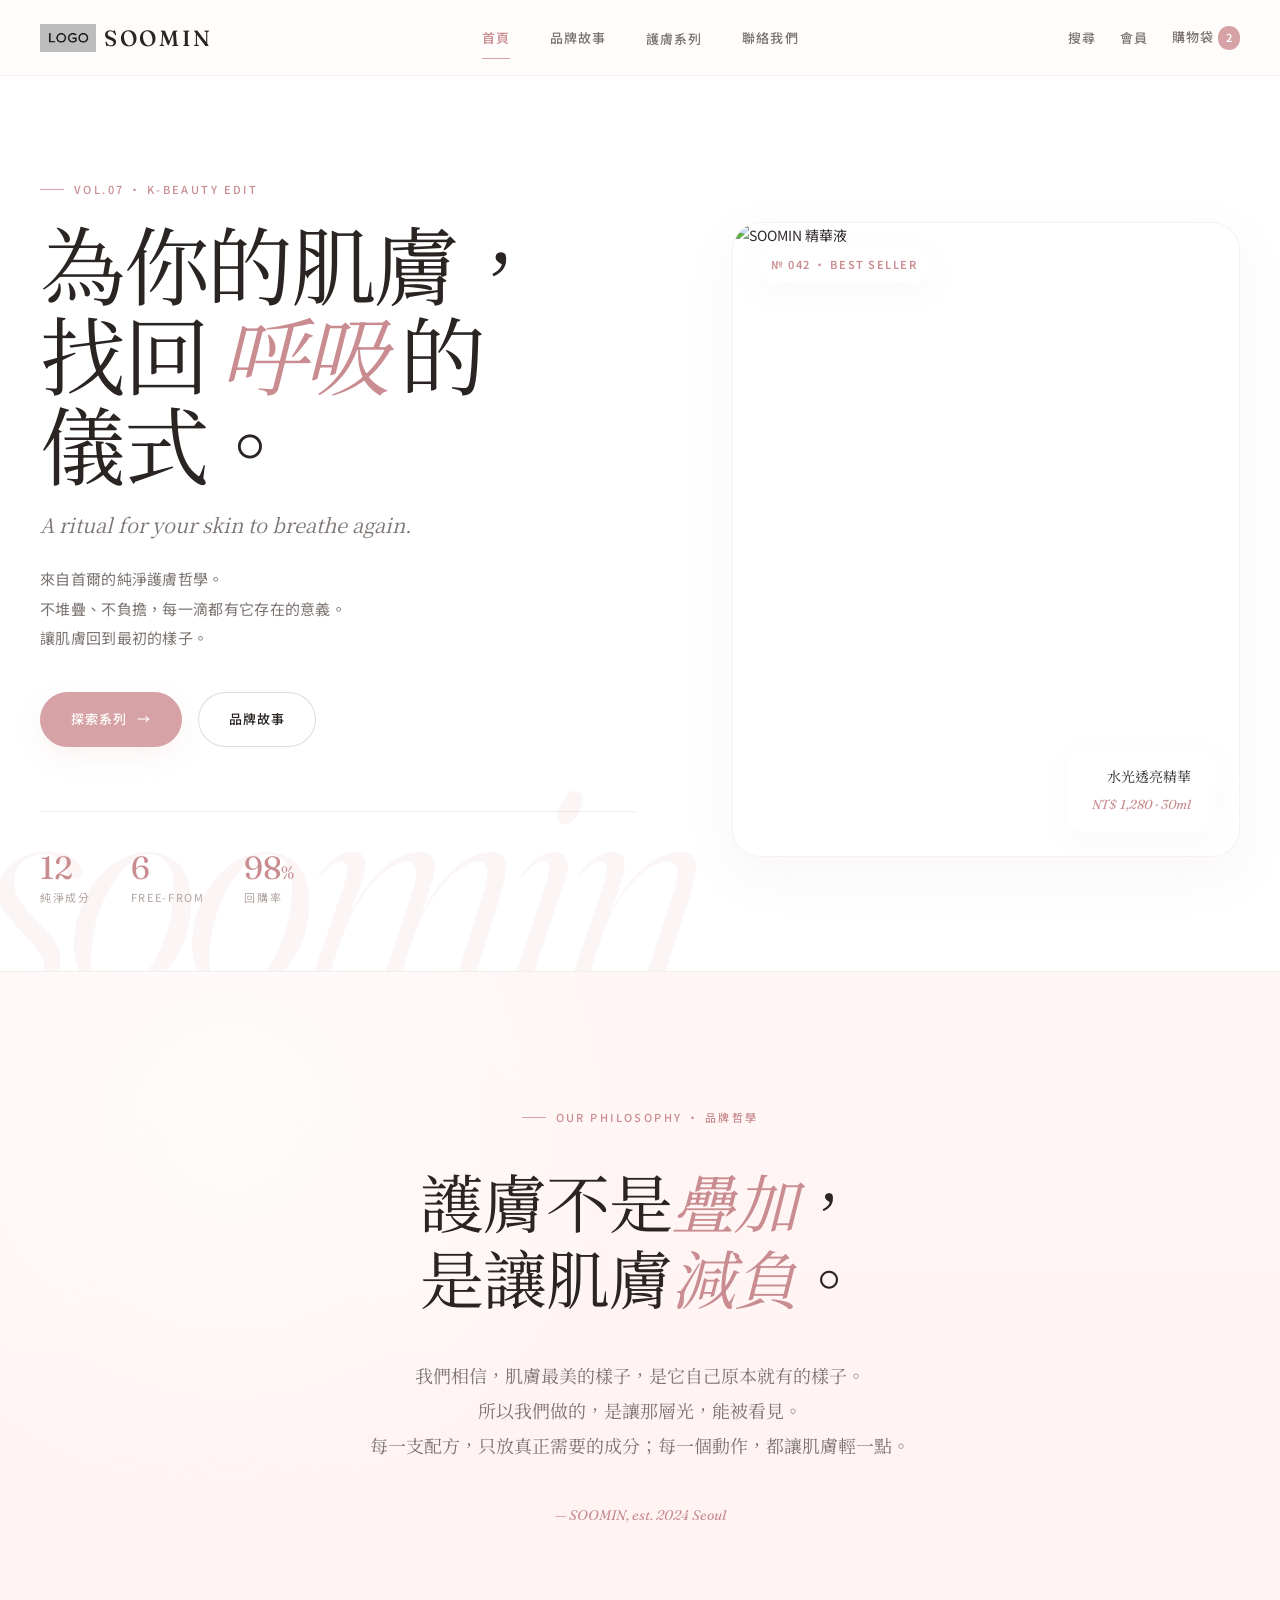
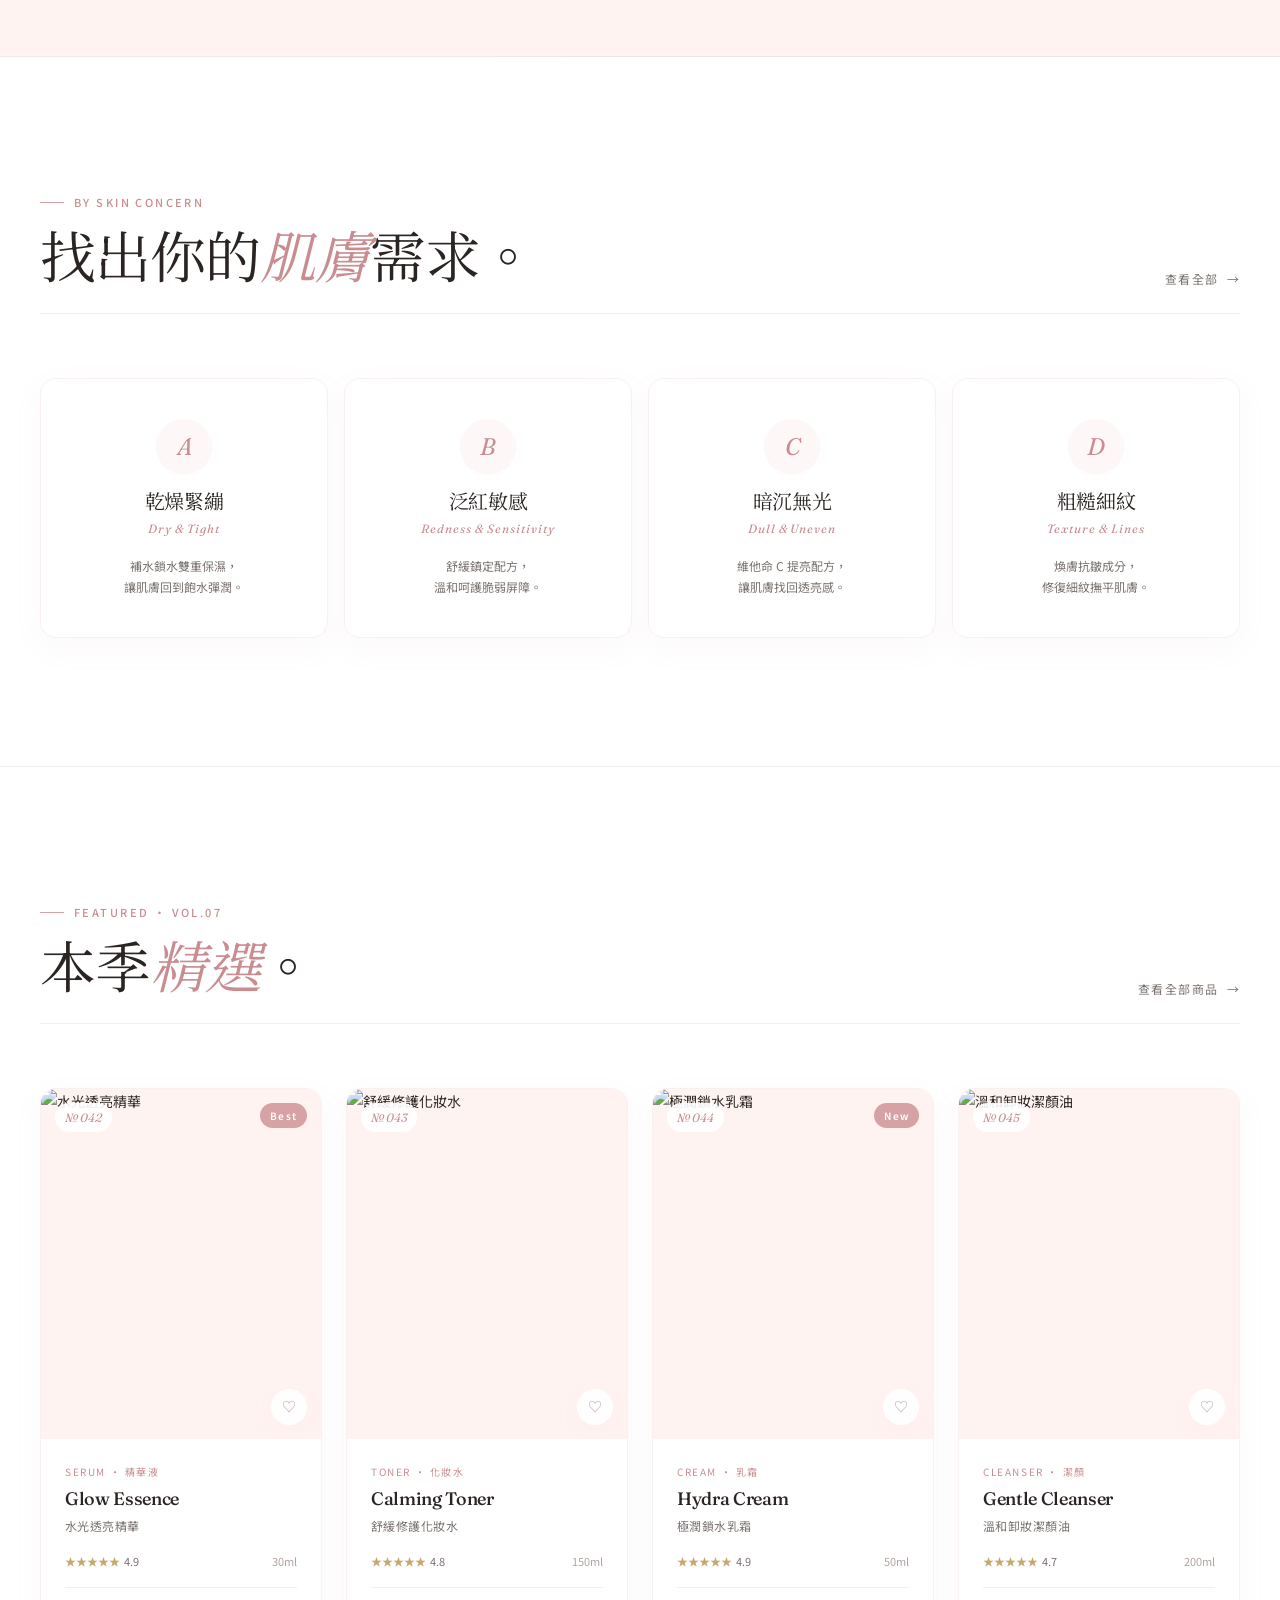
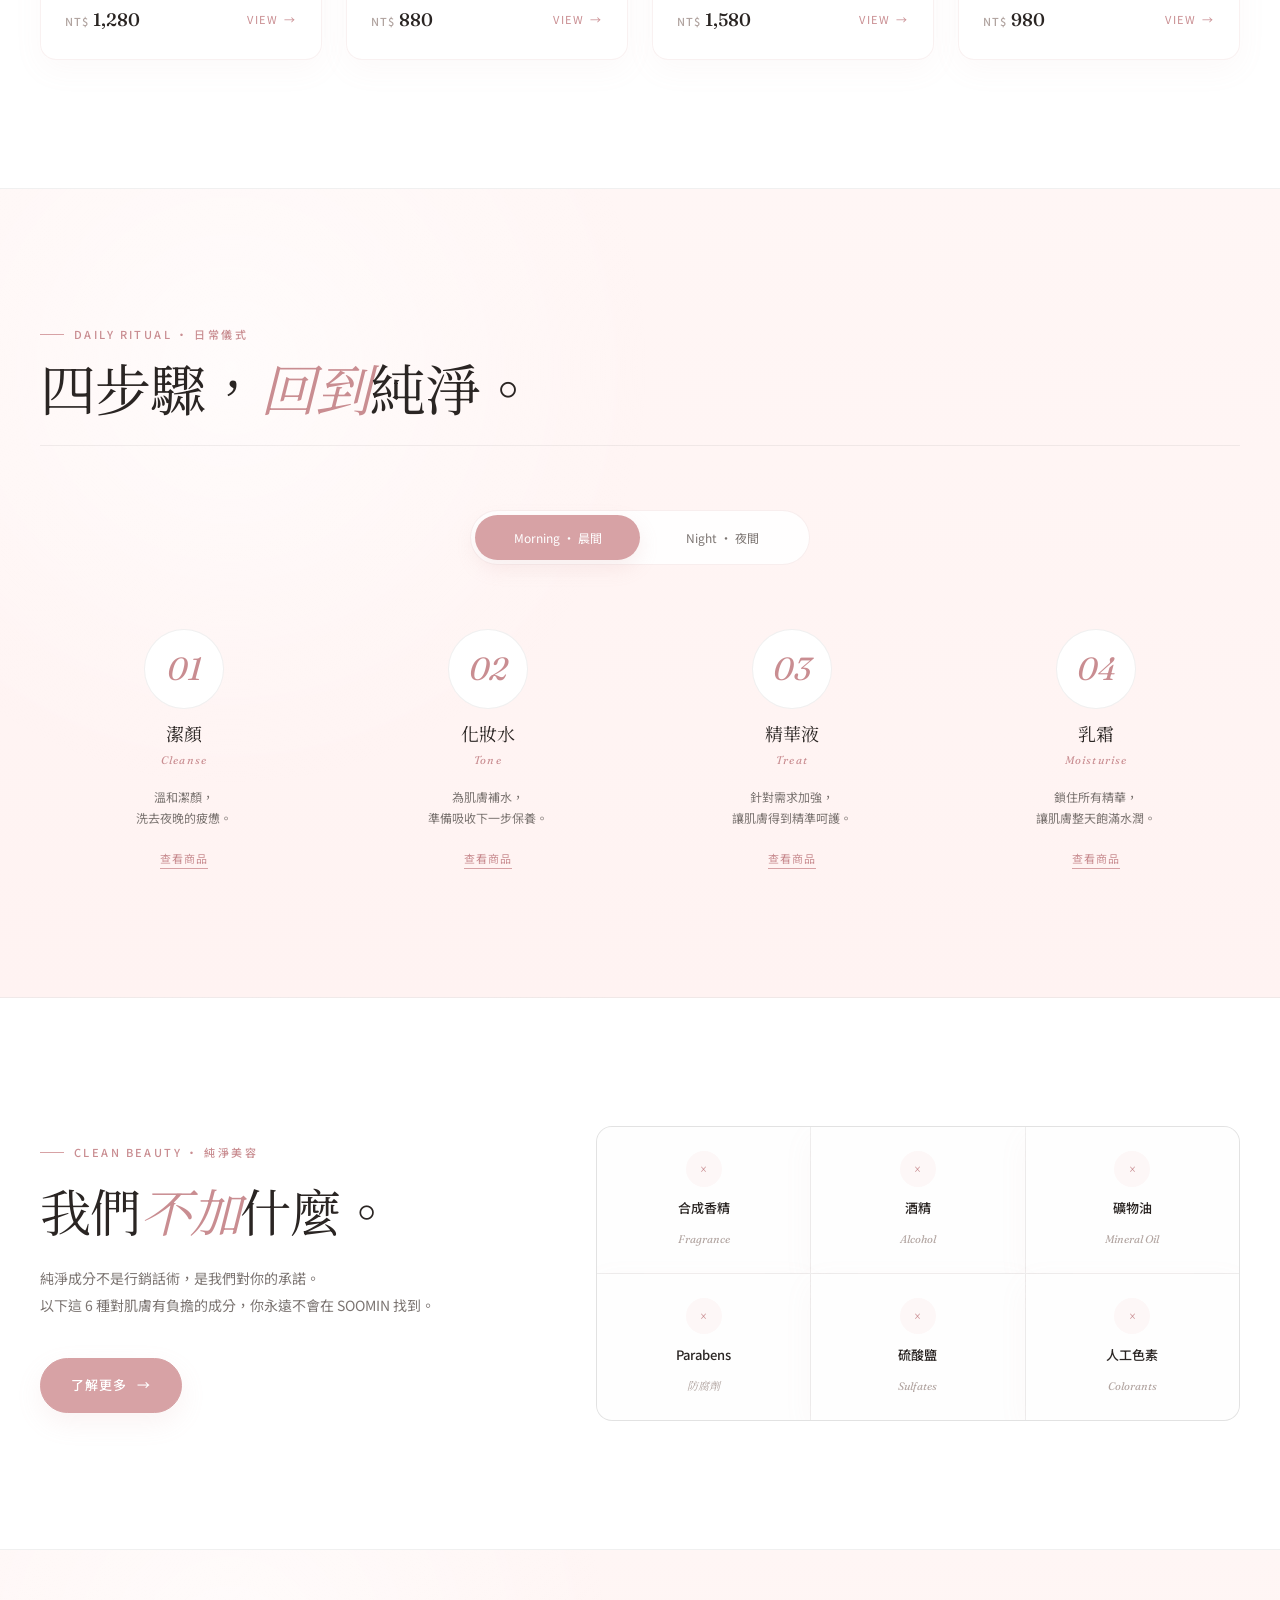
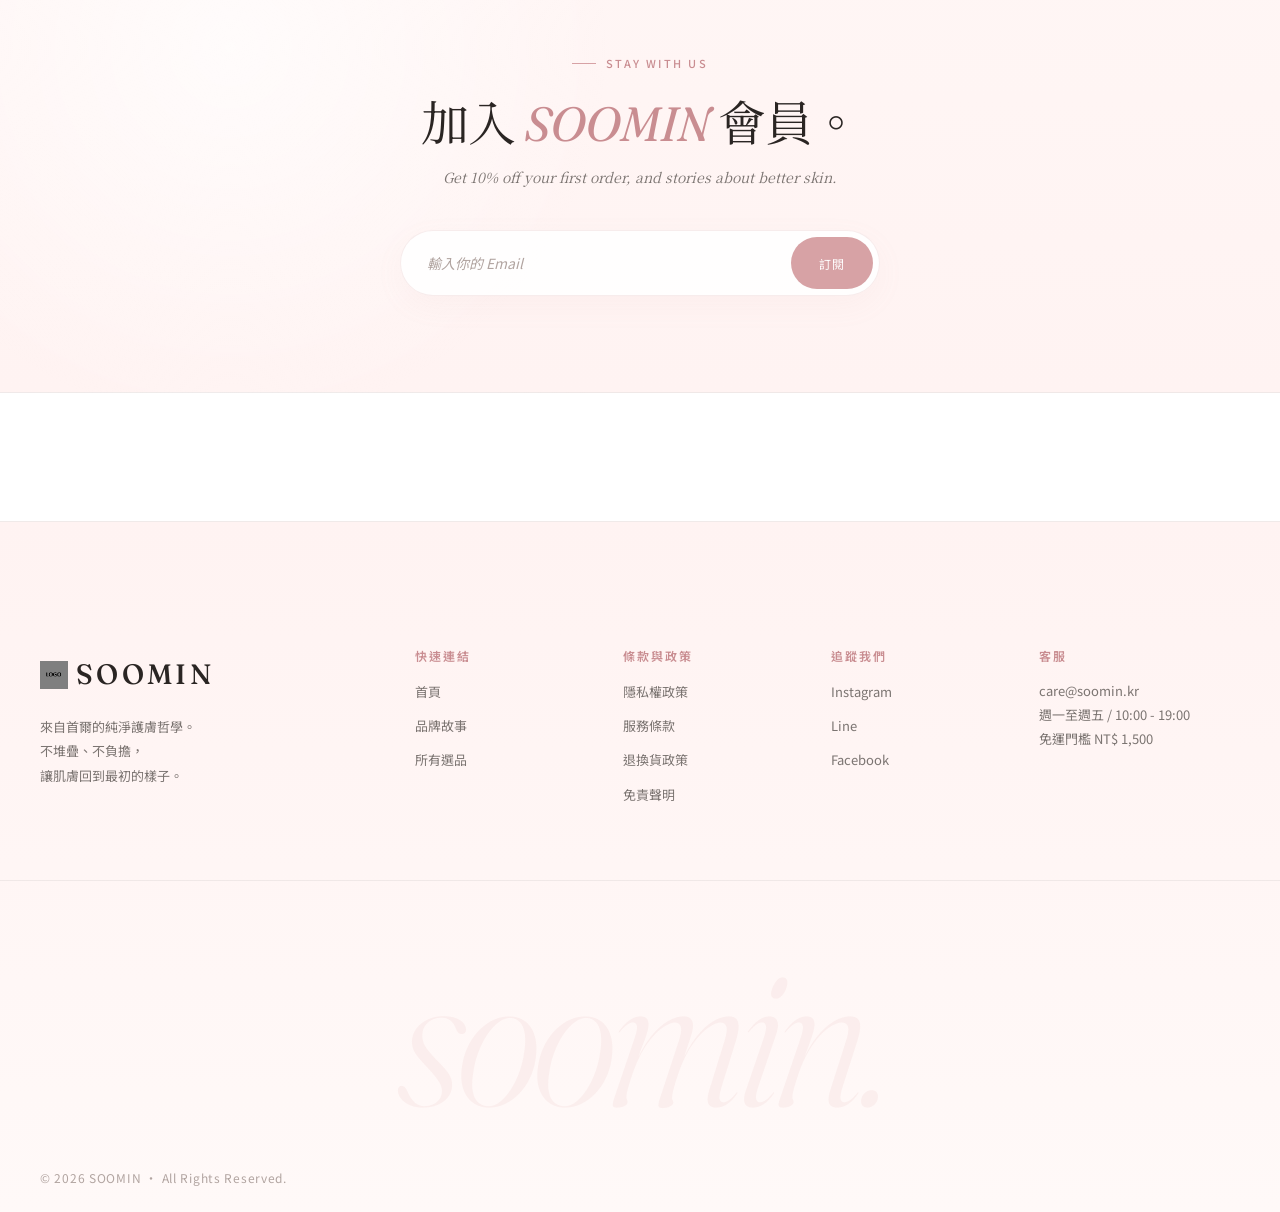
==== index/index.html @ a3f1e795 "first commit" ====
<!DOCTYPE html>
<html lang="zh-Hant">
<head>
  <meta charset="UTF-8">
  <meta name="viewport" content="width=device-width, initial-scale=1.0">
  <meta name="description" content="SOOMIN 秀敏 — 為你的肌膚，找回呼吸的儀式。韓系精品護膚，純淨無負擔。">
  <meta property="og:title" content="SOOMIN — 為你的肌膚，找回呼吸的儀式">
  <meta property="og:description" content="韓系精品護膚 · 純淨成分 · 每一滴都有它的意義。">
  <title>SOOMIN — 韓系精品護膚</title>
  <link rel="stylesheet" href="../css/base.css">
  <link rel="stylesheet" href="../css/index.css">
</head>
<body>

  <!-- HEADER -->
  <header class="header">
    <div class="header-container">
      <a href="../index/index.html" class="logo">
        <img src="../assets/logo/logo.png" alt="SOOMIN">
        <span>SOOMIN</span>
      </a>

      <button class="menu-toggle" id="menuToggle" aria-label="開啟選單" aria-expanded="false">
        <span></span><span></span><span></span>
      </button>

      <nav class="nav-menu">
        <a href="../index/index.html" class="active">首頁</a>
        <a href="../about/about.html">品牌故事</a>
        <div class="nav-dropdown">
          <a href="../Product/product.html" class="nav-dropdown-trigger">護膚系列</a>
          <div class="nav-dropdown-menu">
            <a href="../Product/product.html">全系列商品</a>
            <a href="../Product/product.html?category=cleanser">潔顏 / Cleanser</a>
            <a href="../Product/product.html?category=toner">化妝水 / Toner</a>
            <a href="../Product/product.html?category=serum">精華液 / Serum</a>
            <a href="../Product/product.html?category=cream">乳霜 / Cream</a>
          </div>
        </div>
        <a href="#footer">聯絡我們</a>
      </nav>

      <div class="nav-icons">
        <a href="#">搜尋</a>
        <a href="#">會員</a>
        <a href="#">購物袋<span class="cart-count">2</span></a>
      </div>
    </div>
  </header>

  <!-- Mobile Drawer -->
  <div class="mobile-drawer" id="mobileDrawer">
    <div class="mobile-drawer-inner">
      <a href="../index/index.html" class="drawer-link active">首頁</a>
      <a href="../about/about.html" class="drawer-link">品牌故事</a>
      <div class="drawer-dropdown">
        <button class="drawer-dropdown-toggle" id="drawerDropdownToggle" type="button">
          護膚系列 <span class="drawer-arrow">⌄</span>
        </button>
        <div class="drawer-submenu" id="drawerSubmenu">
          <a href="../Product/product.html" class="drawer-sublink">全系列商品</a>
          <a href="../Product/product.html?category=cleanser" class="drawer-sublink">潔顏 / Cleanser</a>
          <a href="../Product/product.html?category=toner" class="drawer-sublink">化妝水 / Toner</a>
          <a href="../Product/product.html?category=serum" class="drawer-sublink">精華液 / Serum</a>
          <a href="../Product/product.html?category=cream" class="drawer-sublink">乳霜 / Cream</a>
        </div>
      </div>
      <a href="#footer" class="drawer-link">聯絡我們</a>
      <div class="mobile-drawer-icons">
        <a href="#">搜尋</a>
        <a href="#">會員</a>
        <a href="#">購物袋 (2)</a>
      </div>
    </div>
  </div>

  <!-- HERO -->
  <section class="hero">
    <div class="hero-grid">
      <div class="hero-left">
        <span class="kicker">VOL.07 · K-Beauty Edit</span>
        <h1 class="hero-title">
          為你的肌膚，<br>
          找回 <span class="italic">呼吸</span> 的<br>
          儀式。
        </h1>
        <p class="hero-sub">A ritual for your skin to breathe again.</p>
        <p class="hero-desc">
          來自首爾的純淨護膚哲學。<br>
          不堆疊、不負擔，每一滴都有它存在的意義。<br>
          讓肌膚回到最初的樣子。
        </p>

        <div class="hero-cta-row">
          <a href="../Product/product.html" class="btn">
            探索系列 <span class="arrow">→</span>
          </a>
          <a href="../about/about.html" class="btn btn-outline">
            品牌故事
          </a>
        </div>

        <div class="hero-stats">
          <div class="hero-stat">
            <span class="hero-stat-num">12</span>
            <span class="hero-stat-label">純淨成分</span>
          </div>
          <div class="hero-stat">
            <span class="hero-stat-num">6</span>
            <span class="hero-stat-label">Free-from</span>
          </div>
          <div class="hero-stat">
            <span class="hero-stat-num">98<span style="font-size: 18px;">%</span></span>
            <span class="hero-stat-label">回購率</span>
          </div>
        </div>
      </div>

      <div class="hero-right">
        <span class="hero-image-tag">№ 042 · Best Seller</span>
        <img src="https://images.unsplash.com/photo-1556228720-195a672e8a03?auto=format&fit=crop&w=900&q=80" alt="SOOMIN 精華液">
        <div class="hero-image-meta">
          <p class="item-name">水光透亮精華</p>
          <p class="item-price">NT$ 1,280 · 30ml</p>
        </div>
      </div>
    </div>
  </section>

  <!-- PHILOSOPHY 品牌哲學 -->
  <section class="philosophy">
    <div class="philosophy-container">
      <span class="kicker">Our Philosophy · 品牌哲學</span>
      <h2 class="philosophy-title">
        護膚不是<span class="italic">疊加</span>，<br>
        是讓肌膚<span class="italic">減負</span>。
      </h2>
      <p class="philosophy-desc">
        我們相信，肌膚最美的樣子，是它自己原本就有的樣子。<br>
        所以我們做的，是讓那層光，能被看見。<br>
        每一支配方，只放真正需要的成分；每一個動作，都讓肌膚輕一點。
      </p>
      <p class="philosophy-signature">— SOOMIN, est. 2024 Seoul</p>
    </div>
  </section>

  <!-- 肌膚問題分類 -->
  <section class="concerns-section">
    <div class="section-head">
      <div class="section-head-inner">
        <div>
          <span class="kicker">By Skin Concern</span>
          <h2>找出你的<span class="italic">肌膚</span>需求。</h2>
        </div>
        <a href="../Product/product.html" class="section-head-link">查看全部</a>
      </div>
    </div>

    <div class="concerns-grid">
      <a href="../Product/product.html?concern=dry" class="concern-card">
        <div class="concern-icon">A</div>
        <h3>乾燥緊繃</h3>
        <span class="concern-en">Dry & Tight</span>
        <p class="concern-desc">補水鎖水雙重保濕，<br>讓肌膚回到飽水彈潤。</p>
      </a>

      <a href="../Product/product.html?concern=redness" class="concern-card">
        <div class="concern-icon">B</div>
        <h3>泛紅敏感</h3>
        <span class="concern-en">Redness & Sensitivity</span>
        <p class="concern-desc">舒緩鎮定配方，<br>溫和呵護脆弱屏障。</p>
      </a>

      <a href="../Product/product.html?concern=dull" class="concern-card">
        <div class="concern-icon">C</div>
        <h3>暗沉無光</h3>
        <span class="concern-en">Dull & Uneven</span>
        <p class="concern-desc">維他命 C 提亮配方，<br>讓肌膚找回透亮感。</p>
      </a>

      <a href="../Product/product.html?concern=texture" class="concern-card">
        <div class="concern-icon">D</div>
        <h3>粗糙細紋</h3>
        <span class="concern-en">Texture & Lines</span>
        <p class="concern-desc">煥膚抗皺成分，<br>修復細紋撫平肌膚。</p>
      </a>
    </div>
  </section>

  <!-- 本季精選 -->
  <section class="featured-section">
    <div class="section-head">
      <div class="section-head-inner">
        <div>
          <span class="kicker">Featured · Vol.07</span>
          <h2>本季<span class="italic">精選</span>。</h2>
        </div>
        <a href="../Product/product.html" class="section-head-link">查看全部商品</a>
      </div>
    </div>

    <div class="product-grid">

      <a href="../product-detail/product-detail.html" class="product-card">
        <div class="product-card-img">
          <span class="product-card-num">№ 042</span>
          <span class="product-card-badge">Best</span>
          <img src="https://images.unsplash.com/photo-1620916566398-39f1143ab7be?auto=format&fit=crop&w=600&q=80" alt="水光透亮精華">
          <button class="product-card-fav" type="button" aria-label="收藏">♡</button>
        </div>
        <div class="product-card-body">
          <span class="product-card-tag">Serum · 精華液</span>
          <h3 class="product-card-name">Glow Essence</h3>
          <p class="product-card-name-zh">水光透亮精華</p>
          <div class="product-card-meta">
            <span class="product-card-rating">
              ★★★★★ <span class="num">4.9</span>
            </span>
            <span class="product-card-volume">30ml</span>
          </div>
          <div class="product-card-footer">
            <span class="product-card-price">
              <span class="currency">NT$</span>1,280
            </span>
            <span class="product-card-link">View</span>
          </div>
        </div>
      </a>

      <a href="../product-detail/product-detail.html" class="product-card">
        <div class="product-card-img">
          <span class="product-card-num">№ 043</span>
          <img src="https://images.unsplash.com/photo-1571781926291-c477ebfd024b?auto=format&fit=crop&w=600&q=80" alt="舒緩修護化妝水">
          <button class="product-card-fav" type="button" aria-label="收藏">♡</button>
        </div>
        <div class="product-card-body">
          <span class="product-card-tag">Toner · 化妝水</span>
          <h3 class="product-card-name">Calming Toner</h3>
          <p class="product-card-name-zh">舒緩修護化妝水</p>
          <div class="product-card-meta">
            <span class="product-card-rating">
              ★★★★★ <span class="num">4.8</span>
            </span>
            <span class="product-card-volume">150ml</span>
          </div>
          <div class="product-card-footer">
            <span class="product-card-price">
              <span class="currency">NT$</span>880
            </span>
            <span class="product-card-link">View</span>
          </div>
        </div>
      </a>

      <a href="../product-detail/product-detail.html" class="product-card">
        <div class="product-card-img">
          <span class="product-card-num">№ 044</span>
          <span class="product-card-badge">New</span>
          <img src="https://images.unsplash.com/photo-1608248543803-ba4f8c70ae0b?auto=format&fit=crop&w=600&q=80" alt="極潤鎖水乳霜">
          <button class="product-card-fav" type="button" aria-label="收藏">♡</button>
        </div>
        <div class="product-card-body">
          <span class="product-card-tag">Cream · 乳霜</span>
          <h3 class="product-card-name">Hydra Cream</h3>
          <p class="product-card-name-zh">極潤鎖水乳霜</p>
          <div class="product-card-meta">
            <span class="product-card-rating">
              ★★★★★ <span class="num">4.9</span>
            </span>
            <span class="product-card-volume">50ml</span>
          </div>
          <div class="product-card-footer">
            <span class="product-card-price">
              <span class="currency">NT$</span>1,580
            </span>
            <span class="product-card-link">View</span>
          </div>
        </div>
      </a>

      <a href="../product-detail/product-detail.html" class="product-card">
        <div class="product-card-img">
          <span class="product-card-num">№ 045</span>
          <img src="https://images.unsplash.com/photo-1556228453-efd6c1ff04f6?auto=format&fit=crop&w=600&q=80" alt="溫和卸妝潔顏油">
          <button class="product-card-fav" type="button" aria-label="收藏">♡</button>
        </div>
        <div class="product-card-body">
          <span class="product-card-tag">Cleanser · 潔顏</span>
          <h3 class="product-card-name">Gentle Cleanser</h3>
          <p class="product-card-name-zh">溫和卸妝潔顏油</p>
          <div class="product-card-meta">
            <span class="product-card-rating">
              ★★★★★ <span class="num">4.7</span>
            </span>
            <span class="product-card-volume">200ml</span>
          </div>
          <div class="product-card-footer">
            <span class="product-card-price">
              <span class="currency">NT$</span>980
            </span>
            <span class="product-card-link">View</span>
          </div>
        </div>
      </a>
    </div>
  </section>

  <!-- ROUTINE -->
  <section class="routine-section">
    <div class="section-head">
      <div class="section-head-inner">
        <div>
          <span class="kicker">Daily Ritual · 日常儀式</span>
          <h2>四步驟，<span class="italic">回到</span>純淨。</h2>
        </div>
      </div>
    </div>

    <div class="routine-tabs">
      <button class="routine-tab active" type="button" data-routine="morning">Morning · 晨間</button>
      <button class="routine-tab" type="button" data-routine="night">Night · 夜間</button>
    </div>

    <div class="routine-grid">
      <a href="../Product/product.html?category=cleanser" class="routine-step">
        <div class="routine-num">01</div>
        <h3>潔顏</h3>
        <span class="routine-step-en">Cleanse</span>
        <p class="routine-step-desc">溫和潔顏，<br>洗去夜晚的疲憊。</p>
        <span class="routine-step-link">查看商品</span>
      </a>

      <a href="../Product/product.html?category=toner" class="routine-step">
        <div class="routine-num">02</div>
        <h3>化妝水</h3>
        <span class="routine-step-en">Tone</span>
        <p class="routine-step-desc">為肌膚補水，<br>準備吸收下一步保養。</p>
        <span class="routine-step-link">查看商品</span>
      </a>

      <a href="../Product/product.html?category=serum" class="routine-step">
        <div class="routine-num">03</div>
        <h3>精華液</h3>
        <span class="routine-step-en">Treat</span>
        <p class="routine-step-desc">針對需求加強，<br>讓肌膚得到精準呵護。</p>
        <span class="routine-step-link">查看商品</span>
      </a>

      <a href="../Product/product.html?category=cream" class="routine-step">
        <div class="routine-num">04</div>
        <h3>乳霜</h3>
        <span class="routine-step-en">Moisturise</span>
        <p class="routine-step-desc">鎖住所有精華，<br>讓肌膚整天飽滿水潤。</p>
        <span class="routine-step-link">查看商品</span>
      </a>
    </div>
  </section>

  <!-- FREE FROM 我們不加什麼 -->
  <section class="freefrom-section">
    <div class="freefrom-container">
      <div class="freefrom-text">
        <span class="kicker">Clean Beauty · 純淨美容</span>
        <h2>我們<span class="italic">不加</span>什麼。</h2>
        <p>
          純淨成分不是行銷話術，是我們對你的承諾。<br>
          以下這 6 種對肌膚有負擔的成分，你永遠不會在 SOOMIN 找到。
        </p>
        <a href="../about/about.html" class="btn">了解更多 <span class="arrow">→</span></a>
      </div>

      <div class="freefrom-list">
        <div class="freefrom-item">
          <div class="freefrom-x">×</div>
          <span class="freefrom-name">合成香精</span>
          <span class="freefrom-en">Fragrance</span>
        </div>
        <div class="freefrom-item">
          <div class="freefrom-x">×</div>
          <span class="freefrom-name">酒精</span>
          <span class="freefrom-en">Alcohol</span>
        </div>
        <div class="freefrom-item">
          <div class="freefrom-x">×</div>
          <span class="freefrom-name">礦物油</span>
          <span class="freefrom-en">Mineral Oil</span>
        </div>
        <div class="freefrom-item">
          <div class="freefrom-x">×</div>
          <span class="freefrom-name">Parabens</span>
          <span class="freefrom-en">防腐劑</span>
        </div>
        <div class="freefrom-item">
          <div class="freefrom-x">×</div>
          <span class="freefrom-name">硫酸鹽</span>
          <span class="freefrom-en">Sulfates</span>
        </div>
        <div class="freefrom-item">
          <div class="freefrom-x">×</div>
          <span class="freefrom-name">人工色素</span>
          <span class="freefrom-en">Colorants</span>
        </div>
      </div>
    </div>
  </section>

  <!-- NEWSLETTER -->
  <section class="newsletter-section">
    <div class="newsletter-container">
      <span class="kicker">Stay With Us</span>
      <h2 class="newsletter-title">
        加入 <span class="italic">SOOMIN</span> 會員。
      </h2>
      <p class="newsletter-desc">
        Get 10% off your first order, and stories about better skin.
      </p>
      <form class="newsletter-form" onsubmit="event.preventDefault(); alert('已訂閱成功，歡迎加入');">
        <input type="email" placeholder="輸入你的 Email" required>
        <button type="submit">訂閱</button>
      </form>
    </div>
  </section>

  <!-- FOOTER -->
  <footer id="footer" class="footer-main">
    <div class="footer-top-container">
      <div class="footer-brand">
        <a href="../index/index.html" class="logo">
          <img src="../assets/logo/logo02.png" alt="SOOMIN">
          <span>SOOMIN</span>
        </a>
        <p>
          來自首爾的純淨護膚哲學。<br>
          不堆疊、不負擔，<br>
          讓肌膚回到最初的樣子。
        </p>
      </div>

      <div class="footer-column">
        <h4>快速連結</h4>
        <ul>
            <li><a href="../index/index.html">首頁</a></li>
            <li><a href="../about/about.html">品牌故事</a></li>
            <li><a href="../product/product.html">所有選品</a></li>
          </ul>
      </div>

      <div class="footer-column">
        <h4>條款與政策</h4>
        <ul>
          <li><a href="#">隱私權政策</a></li>
          <li><a href="#">服務條款</a></li>
          <li><a href="#">退換貨政策</a></li>
          <li><a href="#">免責聲明</a></li>
        </ul>
      </div>

      <div class="footer-column">
        <h4>追蹤我們</h4>
        <ul>
          <li><a href="#">Instagram</a></li>
          <li><a href="#">Line</a></li>
          <li><a href="#">Facebook</a></li>
        </ul>
      </div>

      <div class="footer-column">
        <h4>客服</h4>
        <p>care@soomin.kr</p>
        <p>週一至週五 / 10:00 - 19:00</p>
        <p>免運門檻 NT$ 1,500</p>
      </div>
    </div>

    <div class="footer-big-text">soomin.</div>

    <div class="footer-bottom">
      <p>© 2026 SOOMIN · All Rights Reserved.</p>
      

  <script>
    // ── Header / Drawer ──
    const menuToggle = document.getElementById('menuToggle');
    const mobileDrawer = document.getElementById('mobileDrawer');
    const drawerDropdownToggle = document.getElementById('drawerDropdownToggle');
    const drawerSubmenu = document.getElementById('drawerSubmenu');

    if (menuToggle && mobileDrawer) {
      menuToggle.addEventListener('click', () => {
        menuToggle.classList.toggle('active');
        mobileDrawer.classList.toggle('active');
        menuToggle.setAttribute('aria-expanded', menuToggle.classList.contains('active'));
      });
    }

    if (drawerDropdownToggle && drawerSubmenu) {
      drawerDropdownToggle.addEventListener('click', () => {
        drawerDropdownToggle.classList.toggle('active');
        drawerSubmenu.classList.toggle('active');
      });
    }

    // ── Routine tab 切換 ──
    const routineTabs = document.querySelectorAll('.routine-tab');
    routineTabs.forEach(tab => {
      tab.addEventListener('click', () => {
        routineTabs.forEach(t => t.classList.remove('active'));
        tab.classList.add('active');
      });
    });

    // ── 商品卡收藏切換 ──
    document.querySelectorAll('.product-card-fav').forEach(btn => {
      btn.addEventListener('click', (e) => {
        e.preventDefault();
        e.stopPropagation();
        btn.textContent = btn.textContent === '♡' ? '♥' : '♡';
        btn.style.color = btn.textContent === '♥' ? 'var(--accent)' : '';
      });
    });
  </script>
</body>
</html>
---- css/base.css ----
/* =========================================
   SOOMIN — Base CSS Rewrite
   Direction: J/K Soft Girl · Clean Beauty · White + Sun-kissed Pink
   ========================================= */
@import url('https://fonts.googleapis.com/css2?family=Fraunces:ital,opsz,wght@0,9..144,300;0,9..144,400;0,9..144,500;0,9..144,600;1,9..144,400;1,9..144,500&family=Noto+Sans+TC:wght@300;400;500;600;700&family=Noto+Serif+TC:wght@300;400;500;600&display=swap');

:root {
  --color-white: #FFFFFF;
  --color-cream-light: #FFFDFB;
  --color-cream: #FFFAF9;
  --color-cream-warm: #FFF3F2;
  --color-rose-pale: #F8E8E8;
  --color-blush: #F1D6D7;
  --color-divider: #F0E3E2;
  --color-divider-soft: rgba(211,154,156,0.14);

  --color-deep: #2F2927;
  --color-warm-gray: #776C68;
  --color-mute: #B1A4A0;
  --color-faint: rgba(47,41,39,0.34);

  --color-pink: #D39A9C;
  --color-pink-deep: #BF8084;
  --color-pink-soft: #F0CACA;
  --color-gold: #C6A76D;

  --bg-page: #ffffff;
  --bg-soft: #fcfcfc;
  --bg-warm: #f8f8f8;

  --bg-rose: #fdf7f7;

  --accent: #d7a2a5;
  --accent-hover: #c98d91;

  --border-line: rgba(0,0,0,0.06);

  --text-primary: #2a2523;
  --text-secondary: #7b7471;
  
  --bg-surface: var(--color-white);
  --bg-warm: var(--color-cream-warm);
  
  --text-tertiary: var(--color-mute);
  --text-inverse: var(--color-white);
  
  
  --accent-soft: var(--color-pink-soft);
  

  --font-display: 'Fraunces', 'Noto Serif TC', serif;
  --font-sans: 'Noto Sans TC', system-ui, -apple-system, BlinkMacSystemFont, sans-serif;
  --font-serif: 'Noto Serif TC', serif;
  --font-mono: 'Fraunces', 'Noto Sans TC', serif;

  --space-1: 4px;
  --space-2: 8px;
  --space-3: 16px;
  --space-4: 24px;
  --space-5: 40px;
  --space-6: 64px;
  --space-7: 96px;
  --space-8: 128px;

  --container-max: 1320px;
  --header-height: 76px;
  --marquee-height: 0px;

  --radius-sm: 6px;
  --radius: 16px;
  --radius-lg: 28px;
  --radius-pill: 999px;

  --shadow-soft: 0 10px 30px rgba(211,154,156,0.06);
  --shadow-card: 0 18px 50px rgba(180,138,138,0.08);
  --shadow-hover: 0 22px 58px rgba(180,138,138,0.14);
}

*, *::before, *::after { box-sizing: border-box; margin: 0; padding: 0; }
html { -webkit-text-size-adjust: 100%; scroll-behavior: smooth; }
body {
  font-family: var(--font-sans);
  font-size: 14px;
  line-height: 1.75;
  color: var(--text-primary);
  background: var(--bg-page);
  -webkit-font-smoothing: antialiased;
  overflow-x: hidden;
}
body.drawer-open { overflow: hidden; }
img { max-width: 100%; display: block; }
a { color: inherit; text-decoration: none; }
button, input { font: inherit; }
button { cursor: pointer; background: none; border: none; color: inherit; }

h1, h2, h3, h4 {
  font-family: var(--font-display);
  font-weight: 400;
  line-height: 1.08;
  letter-spacing: -0.018em;
  color: var(--text-primary);
  text-transform: none;
}
::selection { background: var(--accent-soft); color: var(--text-primary); }

.logo {
  display: flex;
  align-items: center;
  gap: 8px;
  font-family: var(--font-display);
  font-weight: 500;
  font-size: 22px;
  letter-spacing: 0.12em;
  color: var(--text-primary);
  text-transform: none;
}
.logo img { height: 28px; width: auto; object-fit: contain; display: block; }
.logo .dot { display: none; }

.kicker {
  font-family: var(--font-sans);
  font-size: 11px;
  font-weight: 500;
  letter-spacing: 0.22em;
  color: var(--accent-hover);
  text-transform: uppercase;
  display: inline-flex;
  align-items: center;
  gap: 10px;
}
.kicker::before {
  content: "";
  width: 24px;
  height: 1px;
  background: var(--accent);
  display: inline-block;
}

/* Header */
.header {
  position: sticky;
  top: 0;
  z-index: 1000;
  height: var(--header-height);
  background: rgba(255,253,251,0.9);
  backdrop-filter: blur(18px);
  -webkit-backdrop-filter: blur(18px);
  border-bottom: 1px solid rgba(211,154,156,0.16);
}
.header-container {
  max-width: var(--container-max);
  height: var(--header-height);
  margin: 0 auto;
  padding: 0 var(--space-5);
  display: flex;
  align-items: center;
  justify-content: space-between;
  gap: var(--space-4);
}
.nav-menu, .nav-icons { display: flex; align-items: center; }
.nav-menu { gap: var(--space-5); }
.nav-icons { gap: var(--space-4); }
.nav-menu > a, .nav-dropdown-trigger, .nav-icons a {
  font-family: var(--font-sans);
  font-size: 13px;
  font-weight: 500;
  letter-spacing: 0.08em;
  color: var(--text-secondary);
  padding: 8px 0;
  position: relative;
  transition: color .25s ease;
  text-transform: none;
}
.nav-menu > a:hover,
.nav-dropdown-trigger:hover,
.nav-icons a:hover,
.nav-menu > a.active,
.nav-dropdown-trigger.active { color: var(--accent-hover); }
.nav-menu > a.active::after,
.nav-dropdown-trigger.active::after {
  content: "";
  position: absolute;
  left: 0; right: 0; bottom: -2px;
  height: 1px;
  background: var(--accent);
}
.nav-menu > a.active::before,
.nav-dropdown-trigger.active::before { content: none; }

.nav-dropdown { position: relative; }
.nav-dropdown-menu {
  position: absolute;
  top: calc(100% + 16px);
  left: 50%;
  transform: translateX(-50%) translateY(8px);
  min-width: 220px;
  background: rgba(255,255,255,0.96);
  border: 1px solid rgba(211,154,156,0.16);
  border-radius: var(--radius);
  padding: var(--space-2);
  box-shadow: var(--shadow-card);
  opacity: 0;
  visibility: hidden;
  transition: opacity .25s ease, visibility .25s ease, transform .25s ease;
}
.nav-dropdown:hover .nav-dropdown-menu {
  opacity: 1;
  visibility: visible;
  transform: translateX(-50%) translateY(0);
}
.nav-dropdown-menu a {
  display: block;
  padding: 12px var(--space-3);
  border-radius: var(--radius-sm);
  font-size: 13px;
  letter-spacing: 0.04em;
  color: var(--text-secondary);
  transition: color .2s, background .2s;
}
.nav-dropdown-menu a:hover { color: var(--accent-hover); background: var(--bg-warm); }

.cart-count {
  display: inline-block;
  margin-left: 4px;
  padding: 2px 8px;
  background: var(--accent);
  color: var(--text-inverse);
  border-radius: var(--radius-pill);
  font-size: 11px;
  font-weight: 600;
  letter-spacing: 0;
}

.menu-toggle {
  display: none;
  width: 42px;
  height: 42px;
  align-items: center;
  justify-content: center;
  flex-direction: column;
  gap: 5px;
}
.menu-toggle span {
  width: 22px;
  height: 1.5px;
  background: var(--text-primary);
  transition: transform .25s, opacity .25s;
}
.menu-toggle.active span:nth-child(1) { transform: translateY(6.5px) rotate(45deg); }
.menu-toggle.active span:nth-child(2) { opacity: 0; }
.menu-toggle.active span:nth-child(3) { transform: translateY(-6.5px) rotate(-45deg); }

.mobile-drawer {
  position: fixed;
  top: var(--header-height);
  left: 0; right: 0; bottom: 0;
  width: 100vw;
  height: calc(100dvh - var(--header-height));
  background: rgba(255,253,251,0.98);
  z-index: 999;
  transform: translateX(100%);
  transition: transform .35s ease;
  overflow-y: auto;
  border-top: 1px solid var(--border-line);
}
.mobile-drawer.active { transform: translateX(0); }
.mobile-drawer-inner { padding: 28px 24px 56px; }
.drawer-link,
.drawer-dropdown-toggle {
  width: 100%;
  display: flex;
  justify-content: space-between;
  padding: 18px 0;
  font-family: var(--font-display);
  font-size: 20px;
  color: var(--text-primary);
  border-bottom: 1px solid var(--border-line);
  text-align: left;
}
.drawer-link.active, .drawer-link:hover, .drawer-dropdown-toggle.active { color: var(--accent-hover); }
.drawer-arrow { color: var(--accent); transition: transform .25s; }
.drawer-dropdown-toggle.active .drawer-arrow { transform: rotate(180deg); }
.drawer-submenu { max-height: 0; overflow: hidden; transition: max-height .3s ease; }
.drawer-submenu.active { max-height: 420px; }
.drawer-sublink {
  display: block;
  padding: 12px 0 12px var(--space-3);
  font-size: 14px;
  color: var(--text-secondary);
}
.drawer-sublink:hover { color: var(--accent-hover); }
.mobile-drawer-icons {
  margin-top: var(--space-6);
  padding-top: var(--space-5);
  border-top: 1px solid var(--border-line);
  display: flex;
  flex-direction: column;
  gap: var(--space-3);
  color: var(--text-secondary);
}

.btn {
  display: inline-flex;
  align-items: center;
  justify-content: center;
  gap: 10px;
  padding: 15px 30px;
  font-size: 13px;
  font-weight: 500;
  letter-spacing: 0.08em;
  border: 1px solid var(--accent);
  background: var(--accent);
  color: var(--text-inverse);
  border-radius: var(--radius-pill);
  transition: all .3s ease;
  box-shadow: 0 10px 26px rgba(211,154,156,0.12);
  text-transform: none;
}
.btn:hover { background: var(--accent-hover); border-color: var(--accent-hover); transform: translateY(-2px); box-shadow: 0 12px 30px rgba(211,154,156,0.18); }
.btn-outline { background: rgba(255,255,255,0.72); color: var(--text-primary); border-color: rgba(47,41,39,0.16); box-shadow: none; }
.btn-outline:hover { background: var(--text-primary); border-color: var(--text-primary); color: var(--text-inverse); }
.btn .arrow { transition: transform .25s; }
.btn:hover .arrow { transform: translateX(4px); }

.section-head {
  max-width: var(--container-max);
  margin: 0 auto var(--space-6);
  padding-bottom: var(--space-4);
  border-bottom: 1px solid var(--border-line);
}
.section-head-inner { display: flex; justify-content: space-between; align-items: flex-end; gap: var(--space-4); flex-wrap: wrap; }
.section-head h2 { font-size: clamp(36px, 4.5vw, 56px); line-height: 1.08; }
.section-head h2 .italic { font-style: italic; color: var(--accent-hover); }
.section-head .kicker { margin-bottom: var(--space-3); }
.section-head-link {
  font-size: 12px;
  letter-spacing: 0.12em;
  color: var(--text-secondary);
  display: inline-flex;
  align-items: center;
  gap: 8px;
  transition: color .2s, gap .2s;
}
.section-head-link::after { content: "→"; }
.section-head-link:hover { color: var(--accent-hover); gap: 12px; }

.footer-main {
  background: linear-gradient(180deg, var(--bg-warm), #FFF9F8);
  padding: var(--space-8) 0 var(--space-4);
  border-top: 1px solid var(--border-line);
  margin-top: var(--space-8);
  overflow: hidden;
}
.footer-top-container {
  max-width: var(--container-max);
  margin: 0 auto;
  padding: 0 var(--space-5) var(--space-6);
  display: grid;
  grid-template-columns: 2fr 1fr 1fr 1fr 1.2fr;
  gap: var(--space-5);
  border-bottom: 1px solid var(--border-line);
}
.footer-brand .logo { font-size: 28px; margin-bottom: var(--space-3); }
.footer-brand p,
.footer-column p,
.footer-column a {
  font-size: 13px;
  color: var(--text-secondary);
  line-height: 1.85;
}
.footer-column h4 {
  font-family: var(--font-sans);
  font-size: 12px;
  font-weight: 600;
  letter-spacing: 0.16em;
  color: var(--accent-hover);
  margin-bottom: var(--space-3);
}
.footer-column ul { list-style: none; }
.footer-column li { margin-bottom: 9px; }
.footer-column a:hover { color: var(--accent-hover); }
.footer-big-text {
  font-family: var(--font-display);
  font-style: italic;
  font-weight: 300;
  font-size: clamp(90px, 16vw, 240px);
  line-height: .85;
  letter-spacing: -0.04em;
  color: rgba(211,154,156,0.10);
  text-align: center;
  margin: var(--space-6) 0 var(--space-4);
  white-space: nowrap;
  user-select: none;
}
.footer-bottom {
  max-width: var(--container-max);
  margin: 0 auto;
  padding: var(--space-4) var(--space-5) 0;
  display: flex;
  justify-content: space-between;
  align-items: center;
  flex-wrap: wrap;
  gap: var(--space-3);
}
.footer-bottom p { font-size: 12px; color: var(--text-tertiary); letter-spacing: 0.06em; }
.footer-bottom-meta { display: flex; gap: var(--space-4); }

@media (max-width: 1100px) {
  .footer-top-container { grid-template-columns: 1fr 1fr; }
  .footer-brand { grid-column: span 2; }
}
@media (max-width: 960px) {
  .nav-menu, .nav-icons { display: none; }
  .menu-toggle { display: flex; }
  .header-container { padding: 0 var(--space-4); }
}
@media (max-width: 768px) {
  .footer-top-container { grid-template-columns: 1fr 1fr; }
  .footer-bottom { flex-direction: column; text-align: center; }
  .section-head-inner { flex-direction: column; align-items: flex-start; }
}
@media (max-width: 480px) {
  .footer-top-container { grid-template-columns: 1fr; }
  .footer-brand { grid-column: auto; }
}
---- css/index.css ----
/* =========================================
   SOOMIN — Index CSS Rewrite
   ========================================= */

.hero {
  background: var(--bg-page);
  position: relative;
  overflow: hidden;
  border-bottom: 1px solid var(--border-line);
}
.hero::before {
  content: "soomin";
  position: absolute;
  bottom: -42px;
  left: -24px;
  font-family: var(--font-display);
  font-style: italic;
  font-weight: 300;
  font-size: clamp(180px, 25vw, 420px);
  line-height: .85;
  color: rgba(211,154,156,0.10);
  pointer-events: none;
  user-select: none;
  letter-spacing: -0.04em;
  z-index: 0;
}
.hero-grid {
  max-width: var(--container-max);
  min-height: calc(100vh - var(--header-height));
  margin: 0 auto;
  padding: var(--space-7) var(--space-5) var(--space-6);
  display: grid;
  grid-template-columns: 1.08fr .92fr;
  align-items: center;
  gap: var(--space-7);
  position: relative;
  z-index: 1;
}
.hero-left .kicker { margin-bottom: var(--space-4); }
.hero-title {
  font-size: clamp(48px, 6.7vw, 92px);
  line-height: 1.05;
  margin-bottom: var(--space-3);
  letter-spacing: -0.028em;
}
.hero-title .italic,
.hero-title .accent-text { color: var(--accent-hover); font-style: italic; }
.hero-sub {
  font-family: var(--font-serif);
  font-style: italic;
  font-size: clamp(16px, 1.6vw, 20px);
  color: var(--text-secondary);
  line-height: 1.55;
  margin-bottom: var(--space-4);
}
.hero-desc {
  max-width: 480px;
  margin-bottom: var(--space-5);
  font-size: 15px;
  line-height: 1.95;
  color: var(--text-secondary);
  letter-spacing: 0.02em;
}
.hero-cta-row { display: flex; gap: var(--space-3); align-items: center; flex-wrap: wrap; margin-bottom: var(--space-6); }
.hero-stats {
  display: flex;
  gap: var(--space-5);
  padding-top: var(--space-5);
  border-top: 1px solid var(--border-line);
}
.hero-stat { display: flex; flex-direction: column; gap: 4px; }
.hero-stat-num { font-family: var(--font-display); font-size: 32px; line-height: 1; color: var(--accent-hover); }
.hero-stat-label { font-size: 11px; letter-spacing: .15em; color: var(--text-tertiary); text-transform: uppercase; }
.hero-right {
  position: relative;
  aspect-ratio: 4 / 5;
  border-radius: var(--radius-lg);
  overflow: hidden;
  background: var(--bg-surface);
  border: 1px solid rgba(211,154,156,0.14);
  box-shadow: var(--shadow-card);
}
.hero-right img { width: 100%; height: 100%; object-fit: cover; filter: saturate(.92) contrast(.96) brightness(1.04); transition: transform .8s ease; }
.hero-right:hover img { transform: scale(1.035); }
.hero-image-tag,
.hero-image-meta {
  position: absolute;
  background: rgba(255,255,255,0.88);
  color: var(--accent-hover);
  backdrop-filter: blur(8px);
  box-shadow: var(--shadow-soft);
  z-index: 2;
}
.hero-image-tag { top: var(--space-4); left: var(--space-4); padding: 8px 14px; border-radius: var(--radius-pill); font-size: 11px; font-weight: 600; letter-spacing: .14em; text-transform: uppercase; }
.hero-image-meta { right: var(--space-4); bottom: var(--space-4); padding: var(--space-3) var(--space-4); border-radius: var(--radius); text-align: right; max-width: 220px; }
.hero-image-meta .item-name { font-family: var(--font-display); color: var(--text-primary); margin-bottom: 4px; }
.hero-image-meta .item-price { font-family: var(--font-display); font-style: italic; font-size: 13px; color: var(--accent-hover); }

.philosophy,
.routine-section,
.newsletter-section {
  background: radial-gradient(circle at 18% 22%, rgba(255,255,255,.66), transparent 34%), linear-gradient(180deg, #FFF6F5 0%, var(--bg-warm) 100%);
  border-bottom: 1px solid var(--border-line);
}
.philosophy { padding: var(--space-8) var(--space-5); text-align: center; }
.philosophy-container { max-width: 980px; margin: 0 auto; }
.philosophy .kicker { margin-bottom: var(--space-5); justify-content: center; }
.philosophy-title { font-size: clamp(36px, 5.3vw, 64px); line-height: 1.18; margin-bottom: var(--space-5); }
.philosophy-title .italic { color: var(--accent-hover); font-style: italic; }
.philosophy-desc { max-width: 660px; margin: 0 auto; font-family: var(--font-serif); font-size: clamp(15px, 1.5vw, 18px); line-height: 1.95; color: var(--text-secondary); }
.philosophy-signature { margin-top: var(--space-5); font-family: var(--font-display); font-style: italic; color: var(--accent-hover); }

.concerns-section,
.featured-section,
.freefrom-section { padding: var(--space-8) var(--space-5); background: var(--bg-page); border-bottom: 1px solid var(--border-line); }
.concerns-grid { max-width: var(--container-max); margin: 0 auto; display: grid; grid-template-columns: repeat(4, 1fr); gap: var(--space-3); }
.concern-card,
.product-card,
.freefrom-item {
  background: rgba(255,255,255,.94);
  border: 1px solid rgba(211,154,156,.14);
  border-radius: var(--radius);
  box-shadow: var(--shadow-soft);
  transition: transform .35s ease, box-shadow .35s ease, border-color .35s ease;
}
.concern-card { padding: var(--space-5); text-align: center; }
.concern-card:hover,
.product-card:hover { transform: translateY(-6px); box-shadow: var(--shadow-hover); border-color: rgba(211,154,156,.28); }
.concern-icon {
  width: 56px; height: 56px; margin: 0 auto var(--space-3);
  border-radius: 50%; background: var(--bg-rose); color: var(--accent-hover);
  display: flex; align-items: center; justify-content: center;
  font-family: var(--font-display); font-style: italic; font-size: 24px;
  transition: all .3s ease;
}
.concern-card:hover .concern-icon { background: var(--accent); color: var(--text-inverse); transform: scale(1.05); }
.concern-card h3 { font-size: 20px; margin-bottom: 6px; }
.concern-en { display: block; font-family: var(--font-display); font-style: italic; font-size: 12px; letter-spacing: .08em; color: var(--accent-hover); margin-bottom: var(--space-3); }
.concern-desc { font-size: 12px; line-height: 1.75; color: var(--text-secondary); }

.product-grid { max-width: var(--container-max); margin: 0 auto; display: grid; grid-template-columns: repeat(4,1fr); gap: var(--space-4); }
.product-card { overflow: hidden; display: block; }
.product-card-img { position: relative; aspect-ratio: 4/5; overflow: hidden; background: var(--bg-warm); }
.product-card-img img { width: 100%; height: 100%; object-fit: cover; filter: saturate(.92) contrast(.96) brightness(1.03); transition: transform .7s ease; }
.product-card:hover .product-card-img img { transform: scale(1.05); }
.product-card-num,
.product-card-badge,
.product-card-fav { position: absolute; z-index: 2; }
.product-card-num { top: 14px; left: 14px; padding: 4px 10px; border-radius: var(--radius-pill); background: rgba(255,255,255,.9); color: var(--accent-hover); font-family: var(--font-display); font-style: italic; font-size: 12px; }
.product-card-badge { top: 14px; right: 14px; padding: 4px 10px; border-radius: var(--radius-pill); background: var(--accent); color: var(--text-inverse); font-size: 10px; font-weight: 600; letter-spacing: .12em; }
.product-card-fav { right: 14px; bottom: 14px; width: 36px; height: 36px; border-radius: 50%; background: rgba(255,255,255,.92); color: var(--text-tertiary); box-shadow: var(--shadow-soft); }
.product-card-fav:hover { color: var(--accent-hover); transform: scale(1.08); }
.product-card-body { padding: var(--space-4); }
.product-card-tag { display: block; margin-bottom: 8px; color: var(--accent-hover); font-size: 10px; letter-spacing: .16em; text-transform: uppercase; }
.product-card-name { font-size: 18px; font-weight: 500; line-height: 1.25; margin-bottom: 4px; }
.product-card-name-zh { font-size: 12px; color: var(--text-secondary); letter-spacing: .04em; margin-bottom: var(--space-3); }
.product-card-meta,
.product-card-footer { display: flex; align-items: center; justify-content: space-between; gap: var(--space-2); }
.product-card-meta { margin-bottom: var(--space-3); font-size: 11px; color: var(--text-tertiary); }
.product-card-rating { color: var(--color-gold); }
.product-card-rating .num { color: var(--text-secondary); margin-left: 2px; }
.product-card-footer { padding-top: var(--space-3); border-top: 1px solid var(--border-line); }
.product-card-price { font-family: var(--font-display); font-size: 18px; font-weight: 500; }
.product-card-price .currency { font-family: var(--font-sans); font-size: 11px; color: var(--text-tertiary); letter-spacing: .1em; margin-right: 4px; }
.product-card-link { color: var(--accent-hover); font-size: 11px; letter-spacing: .14em; text-transform: uppercase; display: flex; gap: 6px; transition: gap .2s; }
.product-card-link::after { content: "→"; }
.product-card:hover .product-card-link { gap: 10px; }

.routine-section { padding: var(--space-8) var(--space-5); }
.routine-tabs { max-width: 340px; margin: 0 auto var(--space-6); display: flex; background: rgba(255,255,255,.88); border: 1px solid rgba(211,154,156,.16); border-radius: var(--radius-pill); padding: 4px; }
.routine-tab { flex: 1; padding: 12px 20px; border-radius: var(--radius-pill); font-size: 12px; color: var(--text-secondary); transition: all .3s; }
.routine-tab.active { background: var(--accent); color: var(--text-inverse); box-shadow: 0 8px 20px rgba(211,154,156,.16); }
.routine-grid { max-width: var(--container-max); margin: 0 auto; display: grid; grid-template-columns: repeat(4,1fr); gap: var(--space-3); }
.routine-step { text-align: center; transition: transform .3s; }
.routine-step:hover { transform: translateY(-4px); }
.routine-num { width: 80px; height: 80px; margin: 0 auto var(--space-3); border-radius: 50%; border: 1px solid var(--border-line); background: var(--bg-surface); color: var(--accent-hover); display: flex; align-items: center; justify-content: center; font-family: var(--font-display); font-style: italic; font-size: 32px; }
.routine-step:hover .routine-num { background: var(--accent); color: var(--text-inverse); border-color: var(--accent); }
.routine-step h3 { font-size: 18px; margin-bottom: 6px; }
.routine-step-en,
.routine-step-link { color: var(--accent-hover); font-size: 11px; letter-spacing: .1em; }
.routine-step-en { display: block; font-family: var(--font-display); font-style: italic; margin-bottom: var(--space-3); }
.routine-step-desc { color: var(--text-secondary); font-size: 12px; line-height: 1.8; margin-bottom: var(--space-3); }
.routine-step-link { border-bottom: 1px solid var(--accent); padding-bottom: 2px; }

.freefrom-container { max-width: var(--container-max); margin: 0 auto; display: grid; grid-template-columns: 1fr 1.4fr; gap: var(--space-7); align-items: center; }
.freefrom-text .kicker { margin-bottom: var(--space-4); }
.freefrom-text h2 { font-size: clamp(32px,4vw,52px); margin-bottom: var(--space-4); }
.freefrom-text h2 .italic { color: var(--accent-hover); font-style: italic; }
.freefrom-text > p { color: var(--text-secondary); line-height: 1.9; max-width: 420px; margin-bottom: var(--space-5); }
.freefrom-list { display: grid; grid-template-columns: repeat(3,1fr); gap: 1px; background: var(--border-line); border: 1px solid var(--border-line); border-radius: var(--radius); overflow: hidden; }
.freefrom-item { border: none; border-radius: 0; padding: var(--space-4) var(--space-3); text-align: center; display: flex; flex-direction: column; align-items: center; gap: 10px; }
.freefrom-item:hover { background: var(--bg-rose); }
.freefrom-x { width: 36px; height: 36px; border-radius: 50%; background: var(--bg-rose); color: var(--accent-hover); display: flex; align-items: center; justify-content: center; font-family: var(--font-display); }
.freefrom-name { font-size: 13px; font-weight: 500; }
.freefrom-en { font-family: var(--font-display); font-style: italic; color: var(--text-tertiary); font-size: 11px; }

.newsletter-section { padding: var(--space-7) var(--space-5); text-align: center; }
.newsletter-container { max-width: 720px; margin: 0 auto; }
.newsletter-title { font-size: clamp(32px,4vw,48px); margin: var(--space-4) 0 var(--space-3); }
.newsletter-title .italic { color: var(--accent-hover); font-style: italic; }
.newsletter-desc { font-family: var(--font-serif); font-style: italic; color: var(--text-secondary); margin-bottom: var(--space-5); }
.newsletter-form { display: flex; gap: 8px; max-width: 480px; margin: 0 auto; background: rgba(255,255,255,.86); border: 1px solid rgba(211,154,156,.18); border-radius: var(--radius-pill); padding: 6px; box-shadow: var(--shadow-soft); }
.newsletter-form input { flex: 1; border: none; outline: none; background: transparent; padding: 14px 20px; color: var(--text-primary); }
.newsletter-form input::placeholder { color: var(--text-tertiary); font-style: italic; }
.newsletter-form button { padding: 14px 28px; border-radius: var(--radius-pill); background: var(--accent); color: var(--text-inverse); font-size: 12px; letter-spacing: .1em; }
.newsletter-form button:hover { background: var(--accent-hover); }

@media (max-width: 1100px) { .product-grid { grid-template-columns: repeat(2,1fr); } .concerns-grid { grid-template-columns: repeat(2,1fr); } .routine-grid { grid-template-columns: repeat(2,1fr); } .freefrom-list { grid-template-columns: repeat(2,1fr); } }
@media (max-width: 768px) { .hero-grid { grid-template-columns: 1fr; gap: var(--space-5); padding: var(--space-6) var(--space-4) var(--space-5); } .hero-right { aspect-ratio: 4/3; } .hero-stats { flex-wrap: wrap; } .freefrom-container { grid-template-columns: 1fr; gap: var(--space-5); } .newsletter-form { flex-direction: column; border-radius: var(--radius); background: transparent; border: none; box-shadow: none; } .newsletter-form input { background: var(--bg-surface); border: 1px solid var(--border-line); border-radius: var(--radius-pill); text-align: center; } }
@media (max-width: 480px) { .product-grid, .concerns-grid, .freefrom-list { grid-template-columns: 1fr; } }
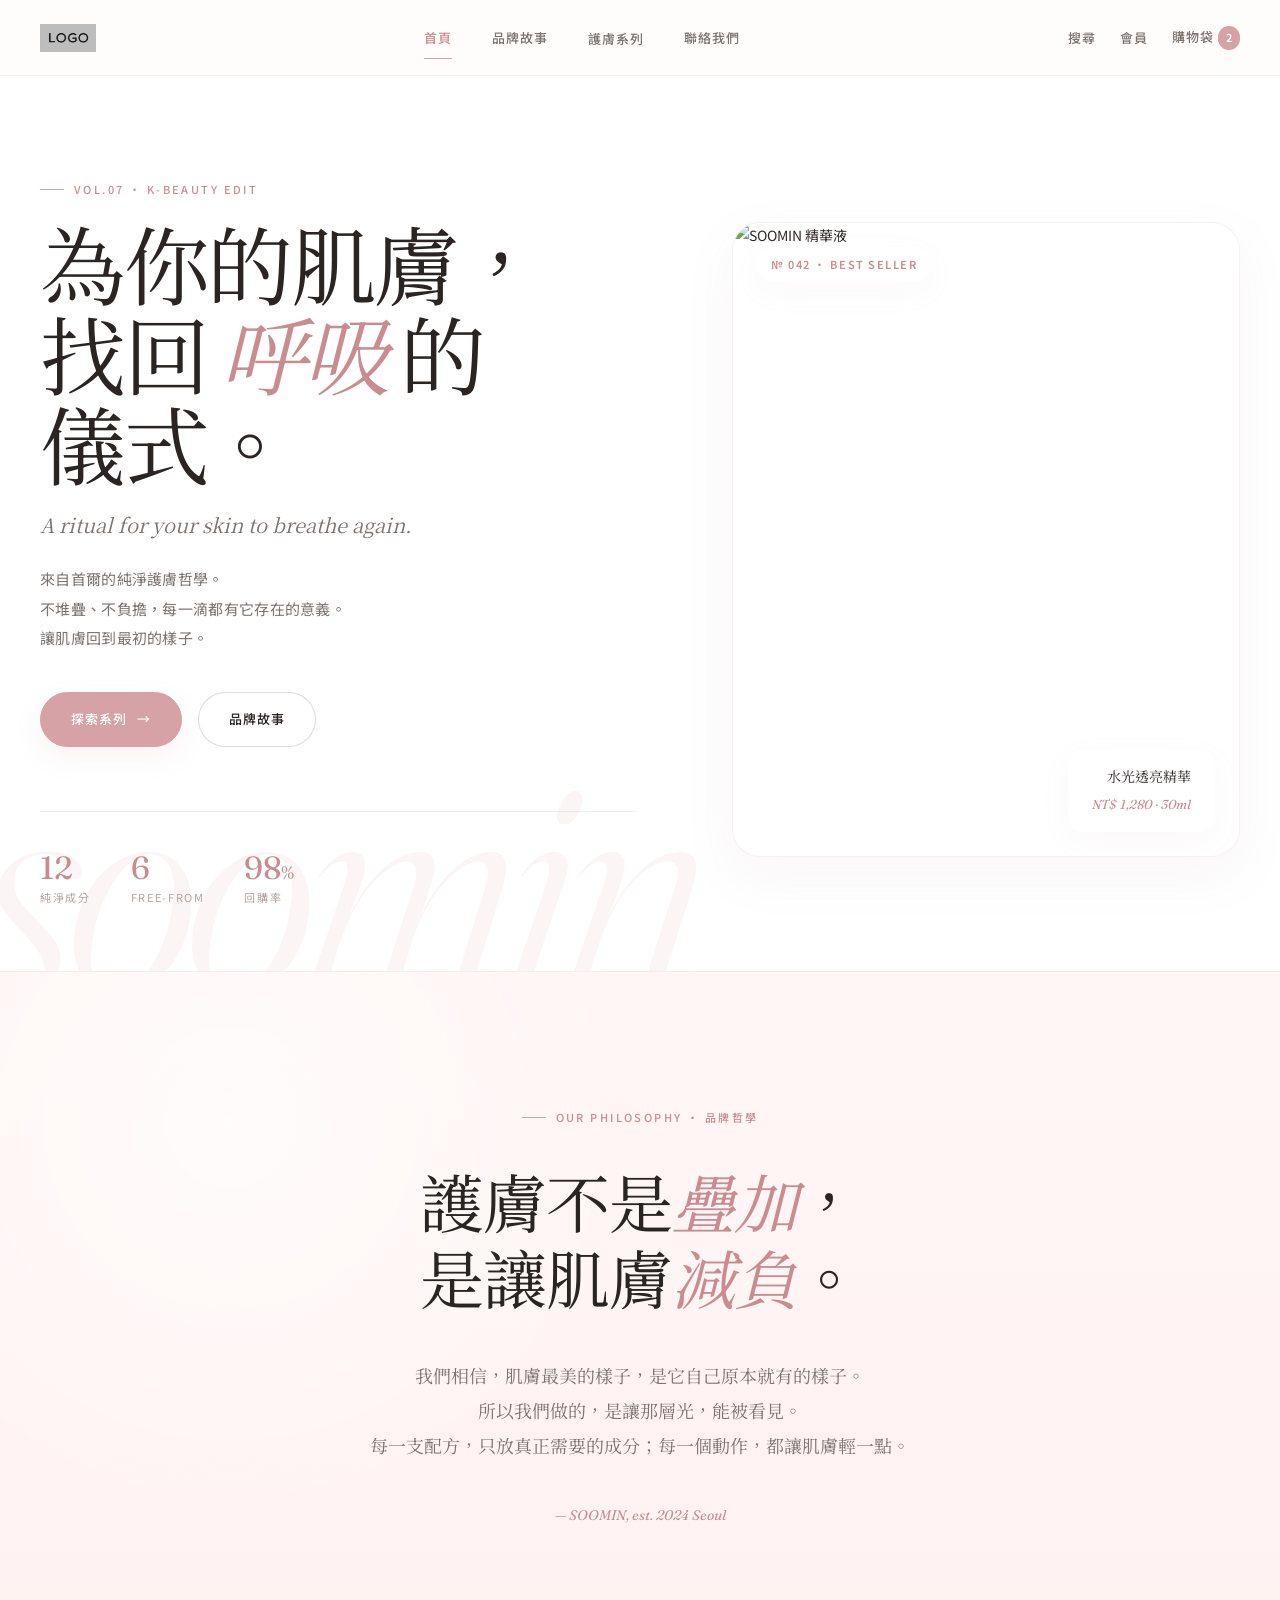
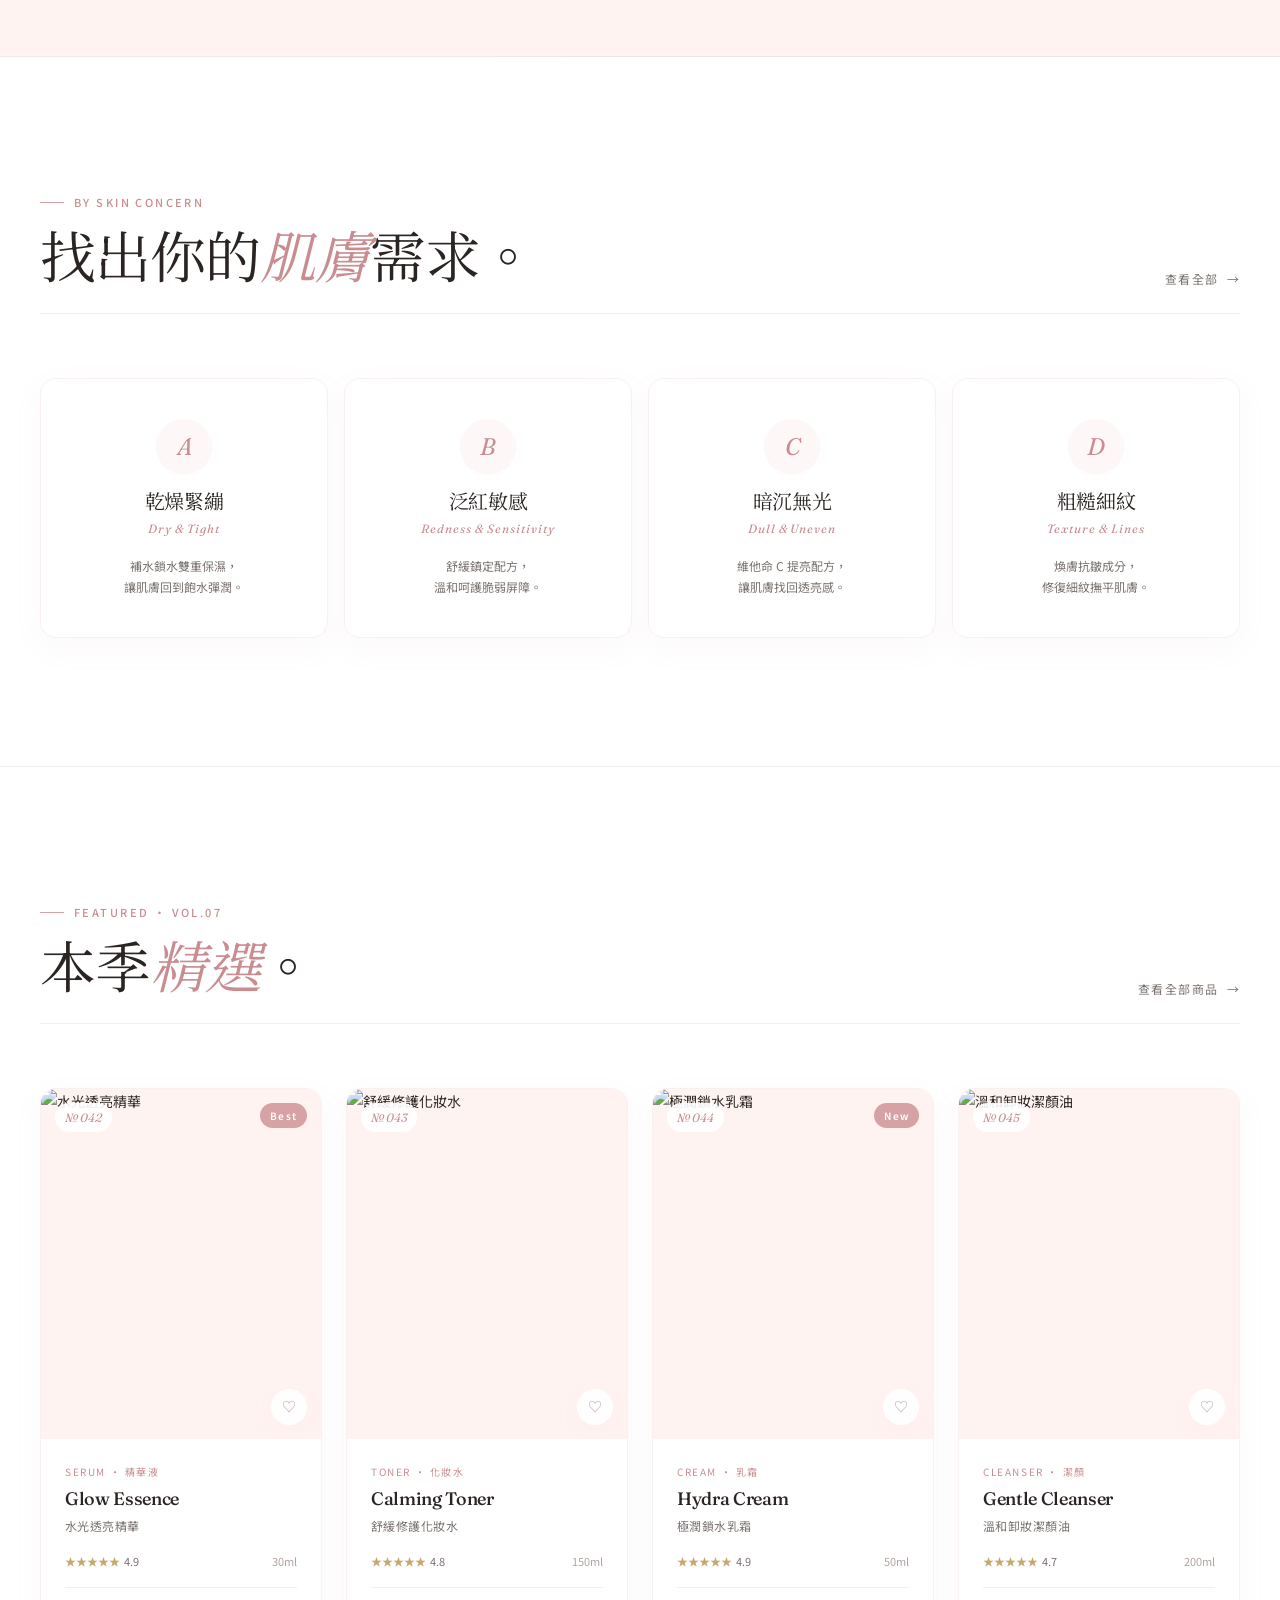
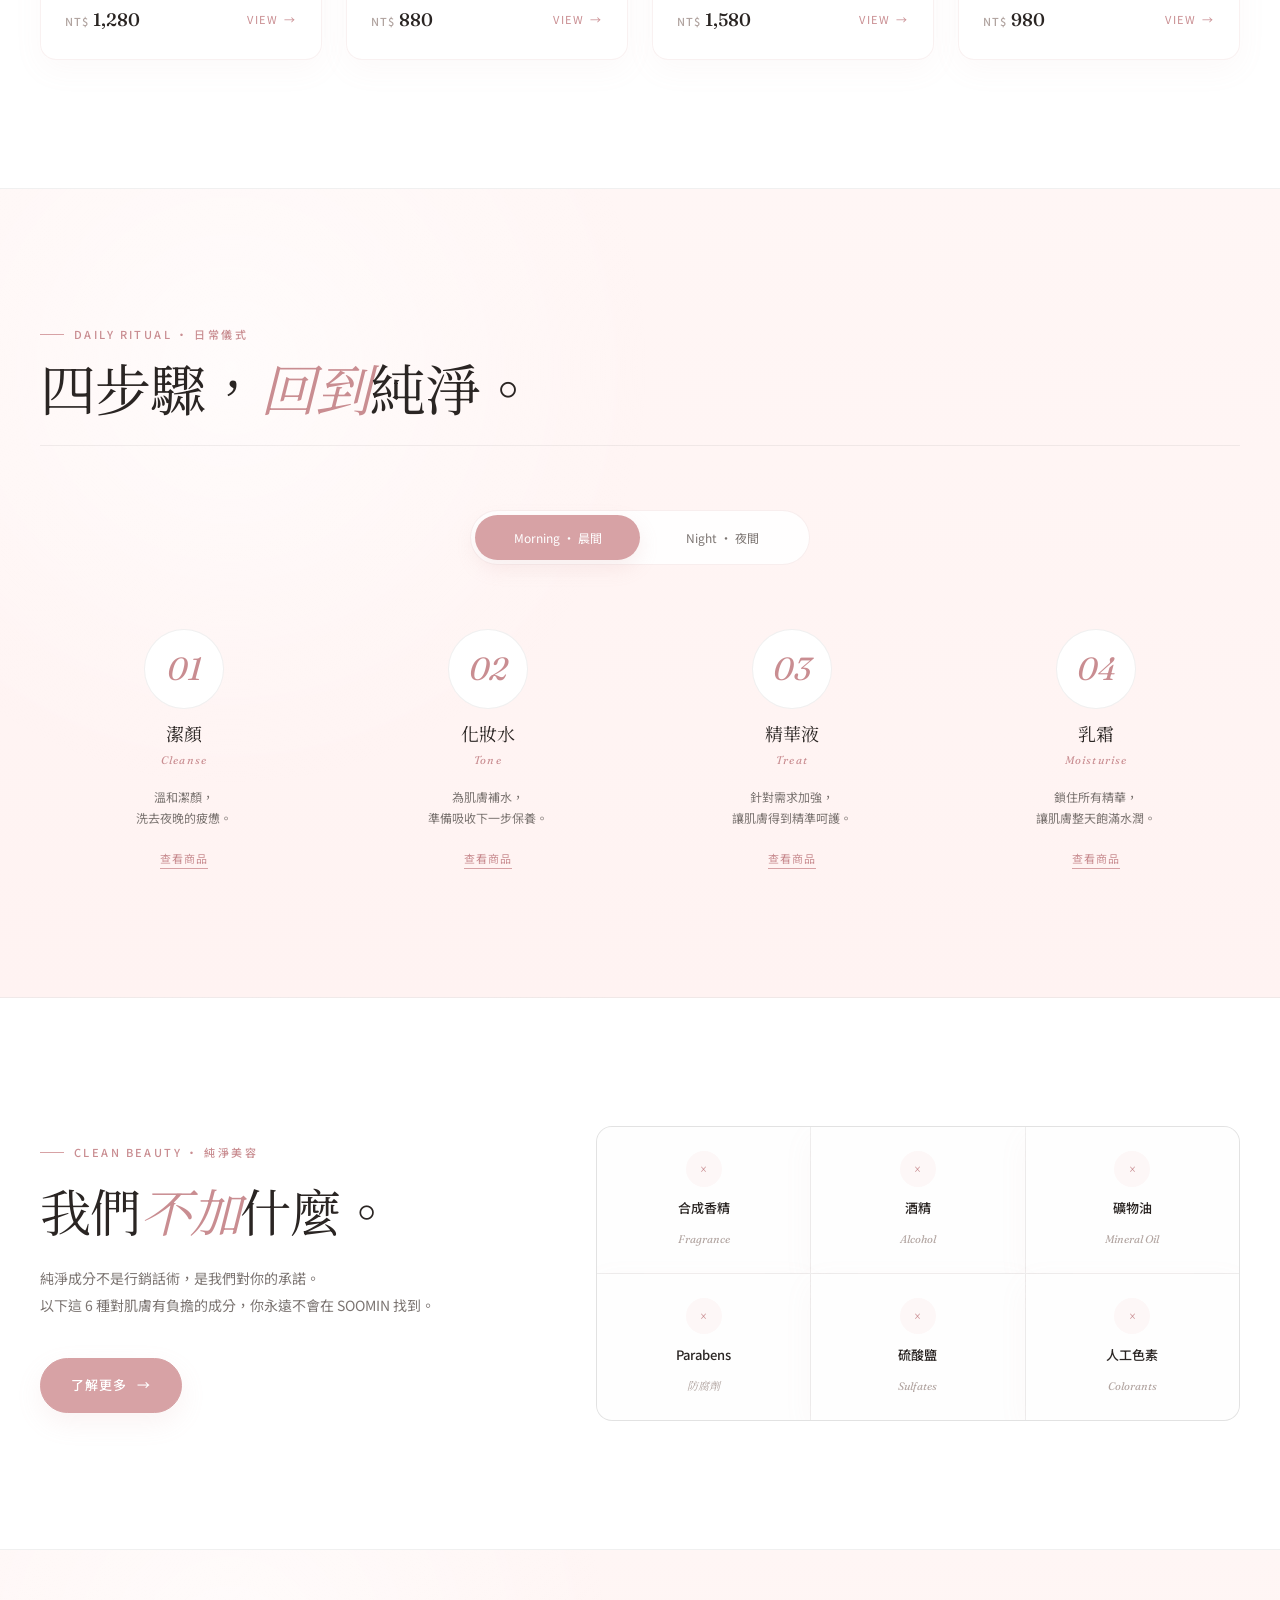
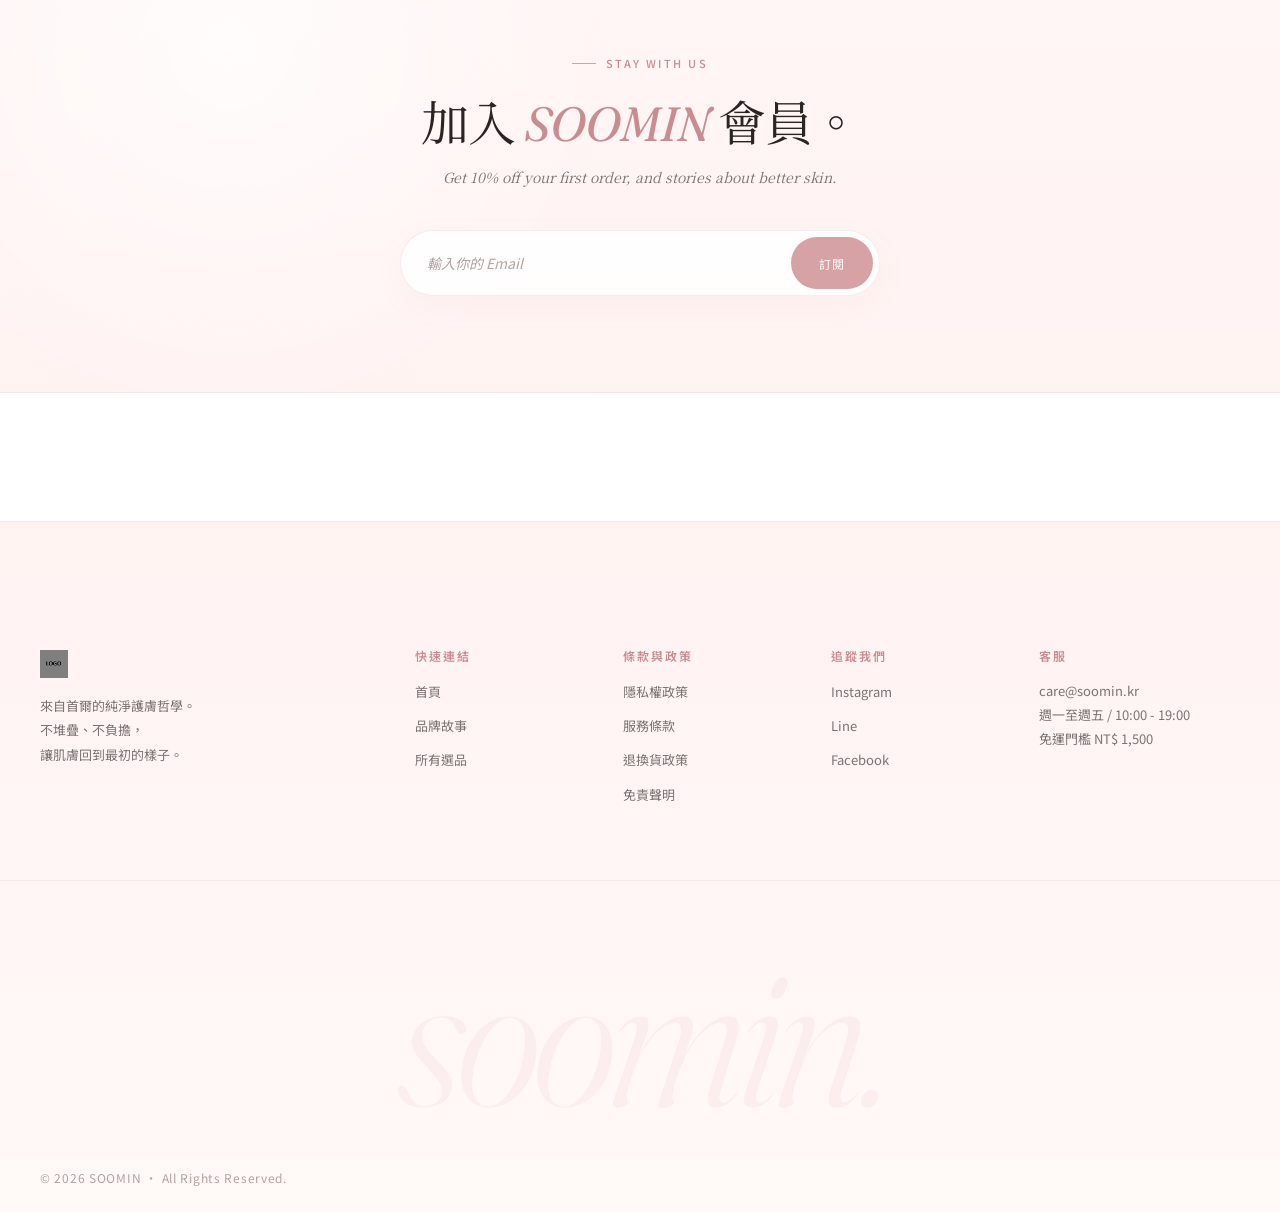
==== commit 9ea054a4: "first commit" ====
--- a/index/index.html
+++ b/index/index.html
@@ -17,7 +17,6 @@
     <div class="header-container">
       <a href="../index/index.html" class="logo">
         <img src="../assets/logo/logo.png" alt="SOOMIN">
-        <span>SOOMIN</span>
       </a>
 
       <button class="menu-toggle" id="menuToggle" aria-label="開啟選單" aria-expanded="false">
@@ -28,13 +27,13 @@
         <a href="../index/index.html" class="active">首頁</a>
         <a href="../about/about.html">品牌故事</a>
         <div class="nav-dropdown">
-          <a href="../Product/product.html" class="nav-dropdown-trigger">護膚系列</a>
+          <a href="../product/product.html" class="nav-dropdown-trigger">護膚系列</a>
           <div class="nav-dropdown-menu">
-            <a href="../Product/product.html">全系列商品</a>
-            <a href="../Product/product.html?category=cleanser">潔顏 / Cleanser</a>
-            <a href="../Product/product.html?category=toner">化妝水 / Toner</a>
-            <a href="../Product/product.html?category=serum">精華液 / Serum</a>
-            <a href="../Product/product.html?category=cream">乳霜 / Cream</a>
+            <a href="../product/product.html">全系列商品</a>
+            <a href="../product/product.html?category=cleanser">潔顏 / Cleanser</a>
+            <a href="../product/product.html?category=toner">化妝水 / Toner</a>
+            <a href="../product/product.html?category=serum">精華液 / Serum</a>
+            <a href="../product/product.html?category=cream">乳霜 / Cream</a>
           </div>
         </div>
         <a href="#footer">聯絡我們</a>
@@ -58,11 +57,11 @@
           護膚系列 <span class="drawer-arrow">⌄</span>
         </button>
         <div class="drawer-submenu" id="drawerSubmenu">
-          <a href="../Product/product.html" class="drawer-sublink">全系列商品</a>
-          <a href="../Product/product.html?category=cleanser" class="drawer-sublink">潔顏 / Cleanser</a>
-          <a href="../Product/product.html?category=toner" class="drawer-sublink">化妝水 / Toner</a>
-          <a href="../Product/product.html?category=serum" class="drawer-sublink">精華液 / Serum</a>
-          <a href="../Product/product.html?category=cream" class="drawer-sublink">乳霜 / Cream</a>
+          <a href="../product/product.html" class="drawer-sublink">全系列商品</a>
+          <a href="../product/product.html?category=cleanser" class="drawer-sublink">潔顏 / Cleanser</a>
+          <a href="../product/product.html?category=toner" class="drawer-sublink">化妝水 / Toner</a>
+          <a href="../product/product.html?category=serum" class="drawer-sublink">精華液 / Serum</a>
+          <a href="../product/product.html?category=cream" class="drawer-sublink">乳霜 / Cream</a>
         </div>
       </div>
       <a href="#footer" class="drawer-link">聯絡我們</a>
@@ -92,7 +91,7 @@
         </p>
 
         <div class="hero-cta-row">
-          <a href="../Product/product.html" class="btn">
+          <a href="../product/product.html" class="btn">
             探索系列 <span class="arrow">→</span>
           </a>
           <a href="../about/about.html" class="btn btn-outline">
@@ -152,33 +151,33 @@
           <span class="kicker">By Skin Concern</span>
           <h2>找出你的<span class="italic">肌膚</span>需求。</h2>
         </div>
-        <a href="../Product/product.html" class="section-head-link">查看全部</a>
+        <a href="../product/product.html" class="section-head-link">查看全部</a>
       </div>
     </div>
 
     <div class="concerns-grid">
-      <a href="../Product/product.html?concern=dry" class="concern-card">
+      <a href="../product/product.html?concern=dry" class="concern-card">
         <div class="concern-icon">A</div>
         <h3>乾燥緊繃</h3>
         <span class="concern-en">Dry & Tight</span>
         <p class="concern-desc">補水鎖水雙重保濕，<br>讓肌膚回到飽水彈潤。</p>
       </a>
 
-      <a href="../Product/product.html?concern=redness" class="concern-card">
+      <a href="../product/product.html?concern=redness" class="concern-card">
         <div class="concern-icon">B</div>
         <h3>泛紅敏感</h3>
         <span class="concern-en">Redness & Sensitivity</span>
         <p class="concern-desc">舒緩鎮定配方，<br>溫和呵護脆弱屏障。</p>
       </a>
 
-      <a href="../Product/product.html?concern=dull" class="concern-card">
+      <a href="../product/product.html?concern=dull" class="concern-card">
         <div class="concern-icon">C</div>
         <h3>暗沉無光</h3>
         <span class="concern-en">Dull & Uneven</span>
         <p class="concern-desc">維他命 C 提亮配方，<br>讓肌膚找回透亮感。</p>
       </a>
 
-      <a href="../Product/product.html?concern=texture" class="concern-card">
+      <a href="../product/product.html?concern=texture" class="concern-card">
         <div class="concern-icon">D</div>
         <h3>粗糙細紋</h3>
         <span class="concern-en">Texture & Lines</span>
@@ -195,7 +194,7 @@
           <span class="kicker">Featured · Vol.07</span>
           <h2>本季<span class="italic">精選</span>。</h2>
         </div>
-        <a href="../Product/product.html" class="section-head-link">查看全部商品</a>
+        <a href="../product/product.html" class="section-head-link">查看全部商品</a>
       </div>
     </div>
 
@@ -322,7 +321,7 @@
     </div>
 
     <div class="routine-grid">
-      <a href="../Product/product.html?category=cleanser" class="routine-step">
+      <a href="../product/product.html?category=cleanser" class="routine-step">
         <div class="routine-num">01</div>
         <h3>潔顏</h3>
         <span class="routine-step-en">Cleanse</span>
@@ -330,7 +329,7 @@
         <span class="routine-step-link">查看商品</span>
       </a>
 
-      <a href="../Product/product.html?category=toner" class="routine-step">
+      <a href="../product/product.html?category=toner" class="routine-step">
         <div class="routine-num">02</div>
         <h3>化妝水</h3>
         <span class="routine-step-en">Tone</span>
@@ -338,7 +337,7 @@
         <span class="routine-step-link">查看商品</span>
       </a>
 
-      <a href="../Product/product.html?category=serum" class="routine-step">
+      <a href="../product/product.html?category=serum" class="routine-step">
         <div class="routine-num">03</div>
         <h3>精華液</h3>
         <span class="routine-step-en">Treat</span>
@@ -346,7 +345,7 @@
         <span class="routine-step-link">查看商品</span>
       </a>
 
-      <a href="../Product/product.html?category=cream" class="routine-step">
+      <a href="../product/product.html?category=cream" class="routine-step">
         <div class="routine-num">04</div>
         <h3>乳霜</h3>
         <span class="routine-step-en">Moisturise</span>
@@ -427,7 +426,6 @@
       <div class="footer-brand">
         <a href="../index/index.html" class="logo">
           <img src="../assets/logo/logo02.png" alt="SOOMIN">
-          <span>SOOMIN</span>
         </a>
         <p>
           來自首爾的純淨護膚哲學。<br>
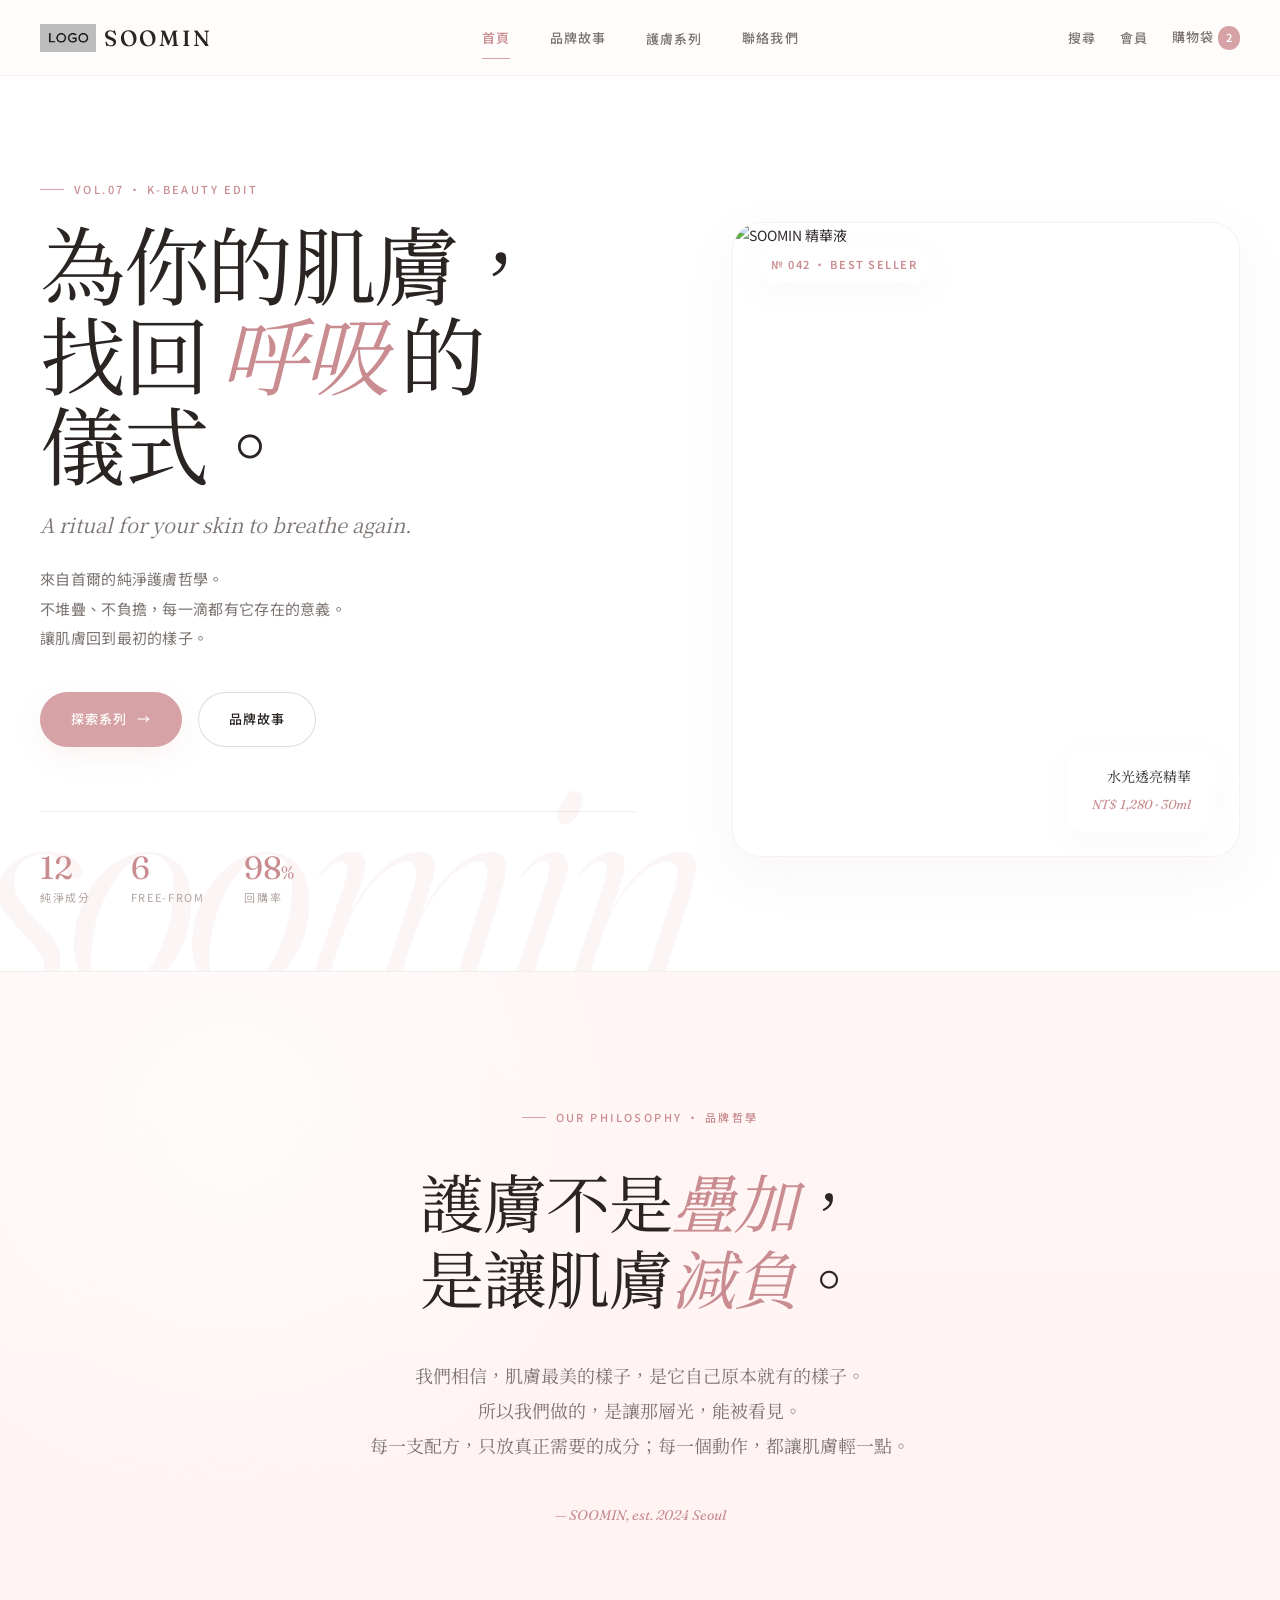
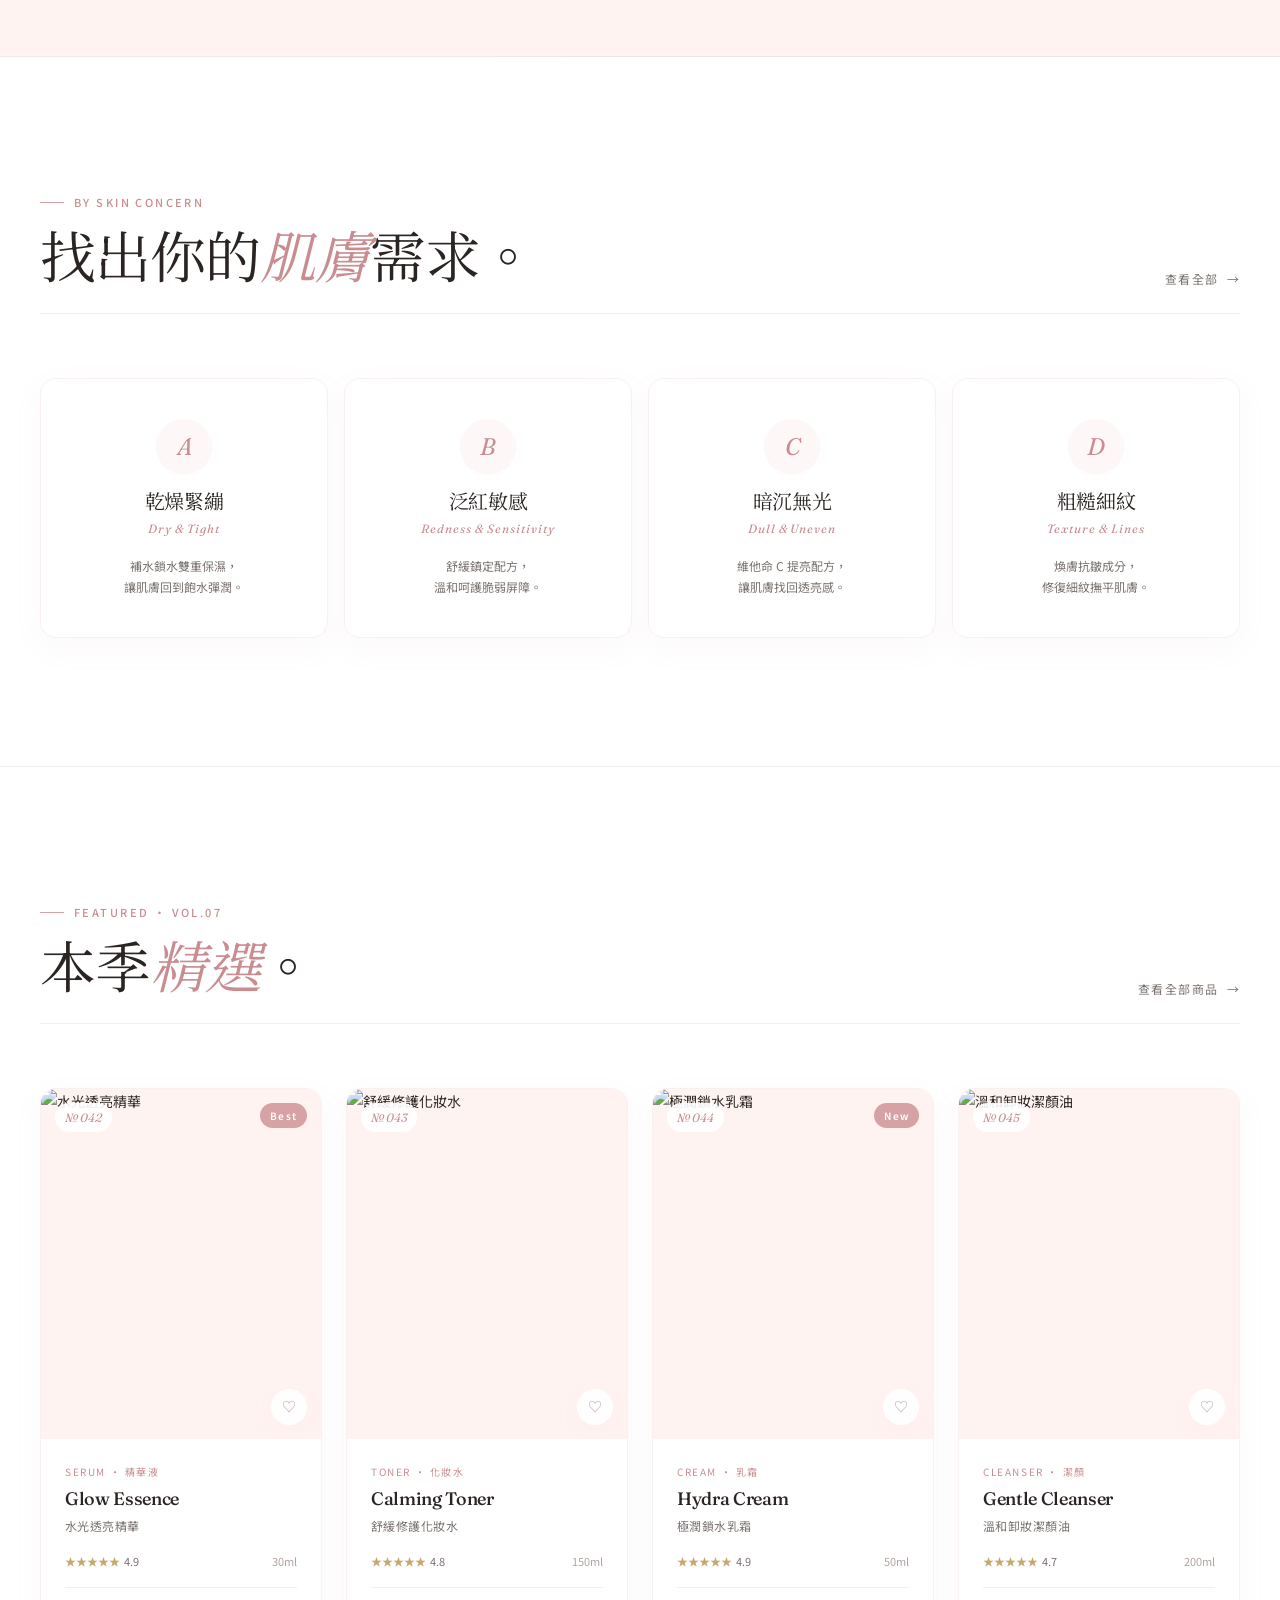
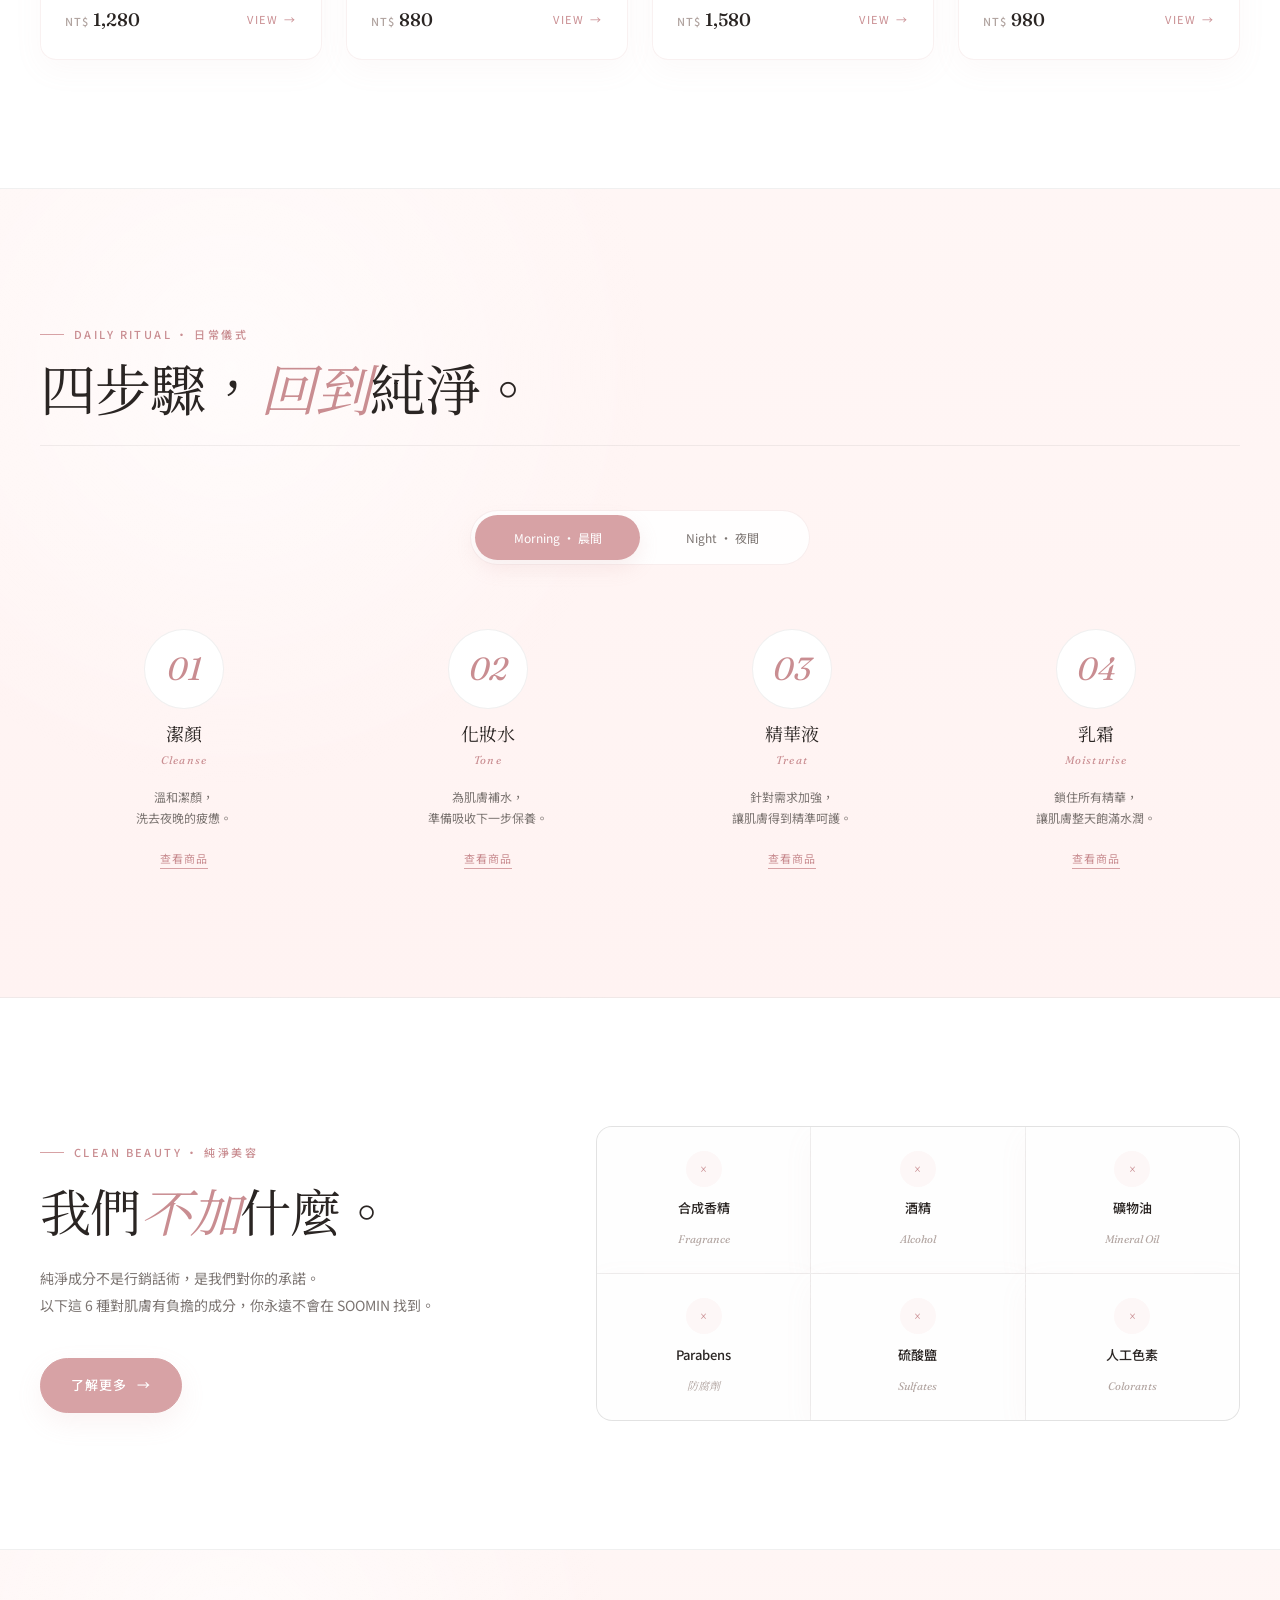
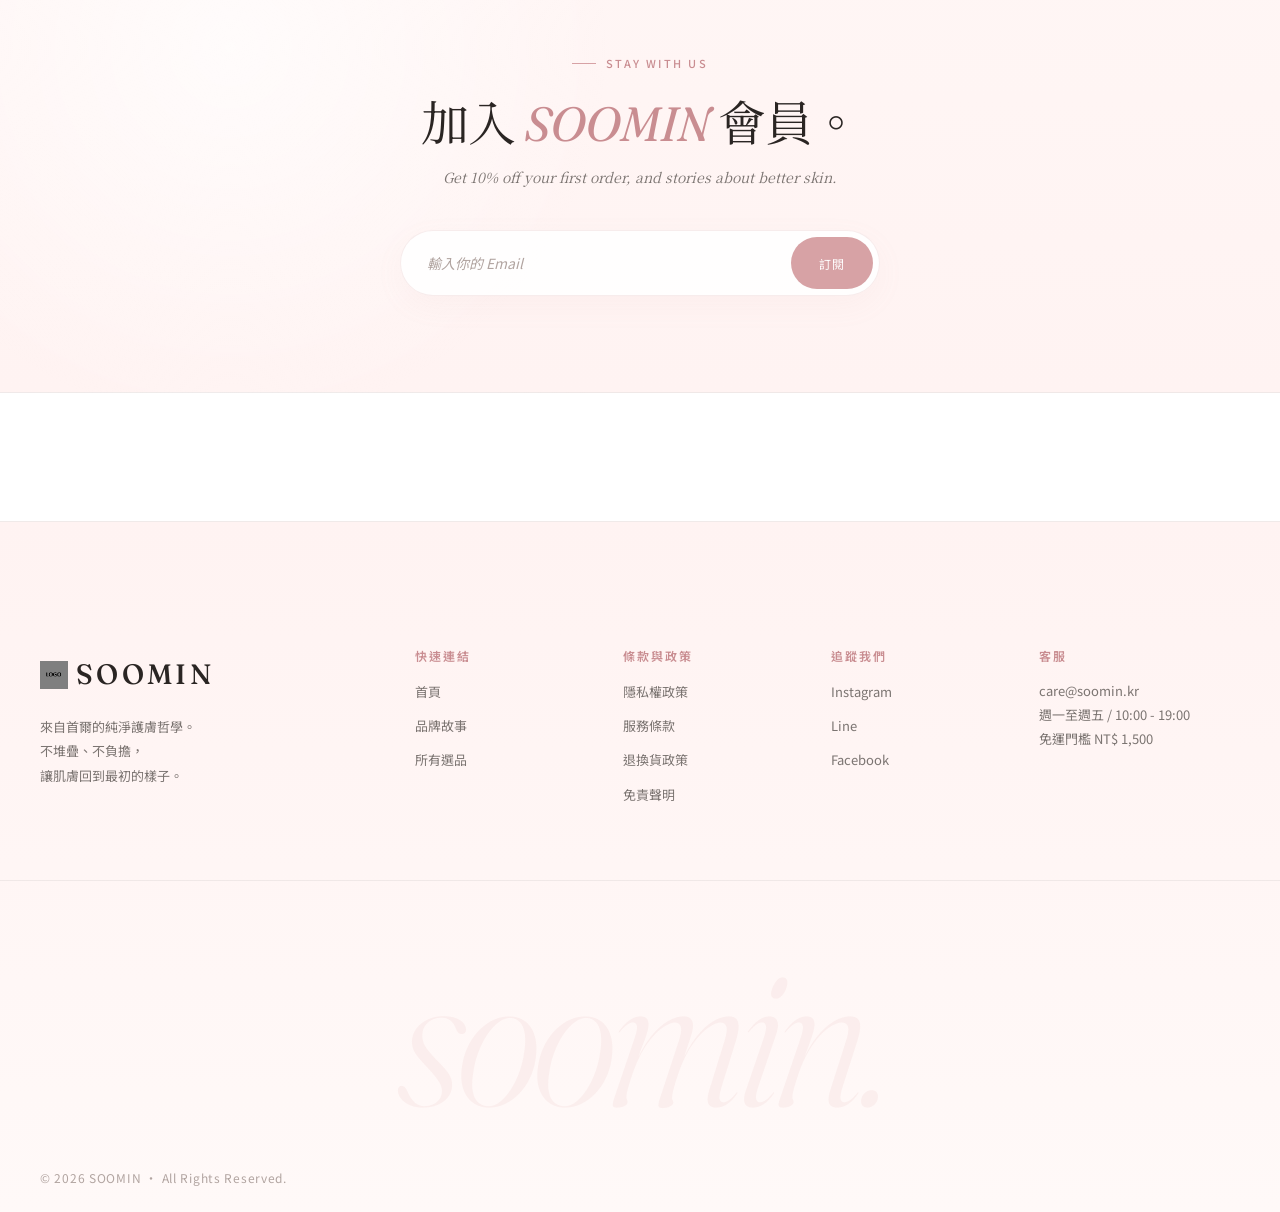
==== commit 8c46663a: "first commit" ====
--- a/index/index.html
+++ b/index/index.html
@@ -17,6 +17,7 @@
     <div class="header-container">
       <a href="../index/index.html" class="logo">
         <img src="../assets/logo/logo.png" alt="SOOMIN">
+        <span>SOOMIN</span> 
       </a>
 
       <button class="menu-toggle" id="menuToggle" aria-label="開啟選單" aria-expanded="false">
@@ -426,6 +427,7 @@
       <div class="footer-brand">
         <a href="../index/index.html" class="logo">
           <img src="../assets/logo/logo02.png" alt="SOOMIN">
+          <span>SOOMIN</span>
         </a>
         <p>
           來自首爾的純淨護膚哲學。<br>
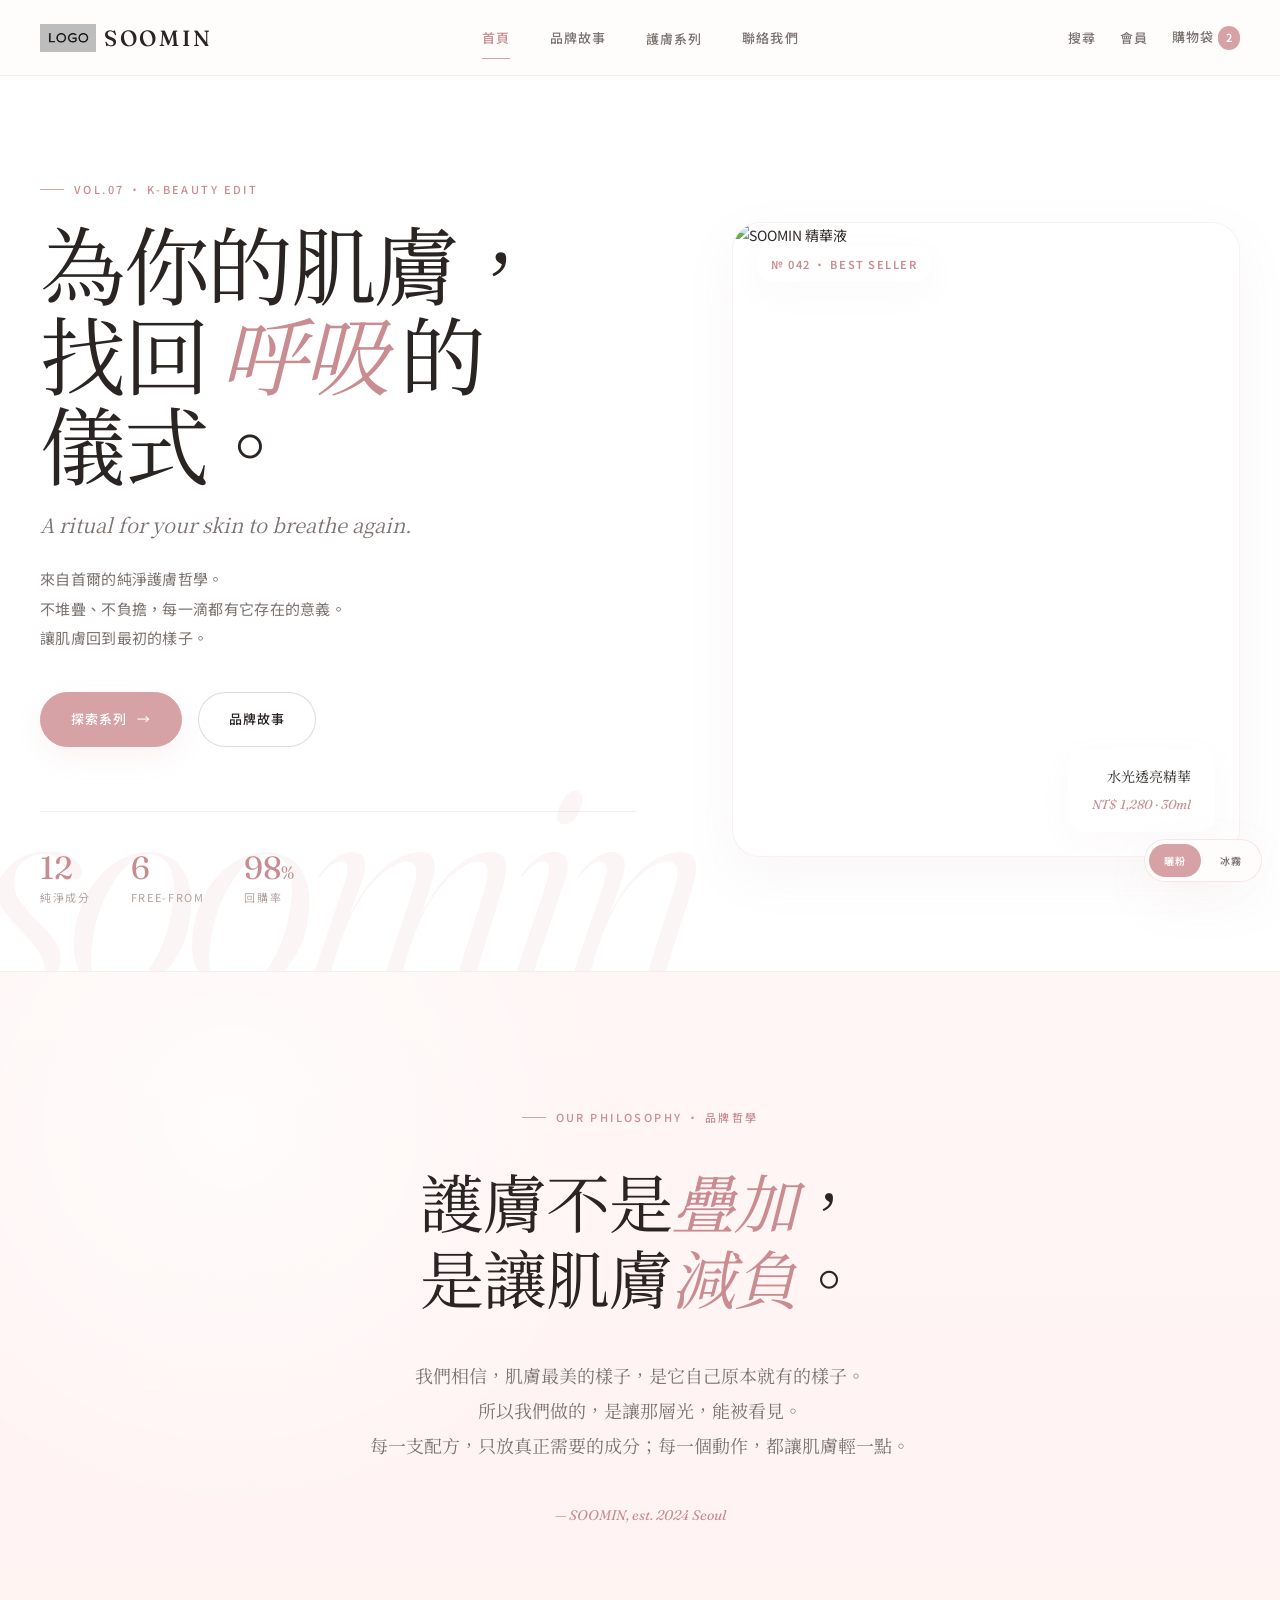
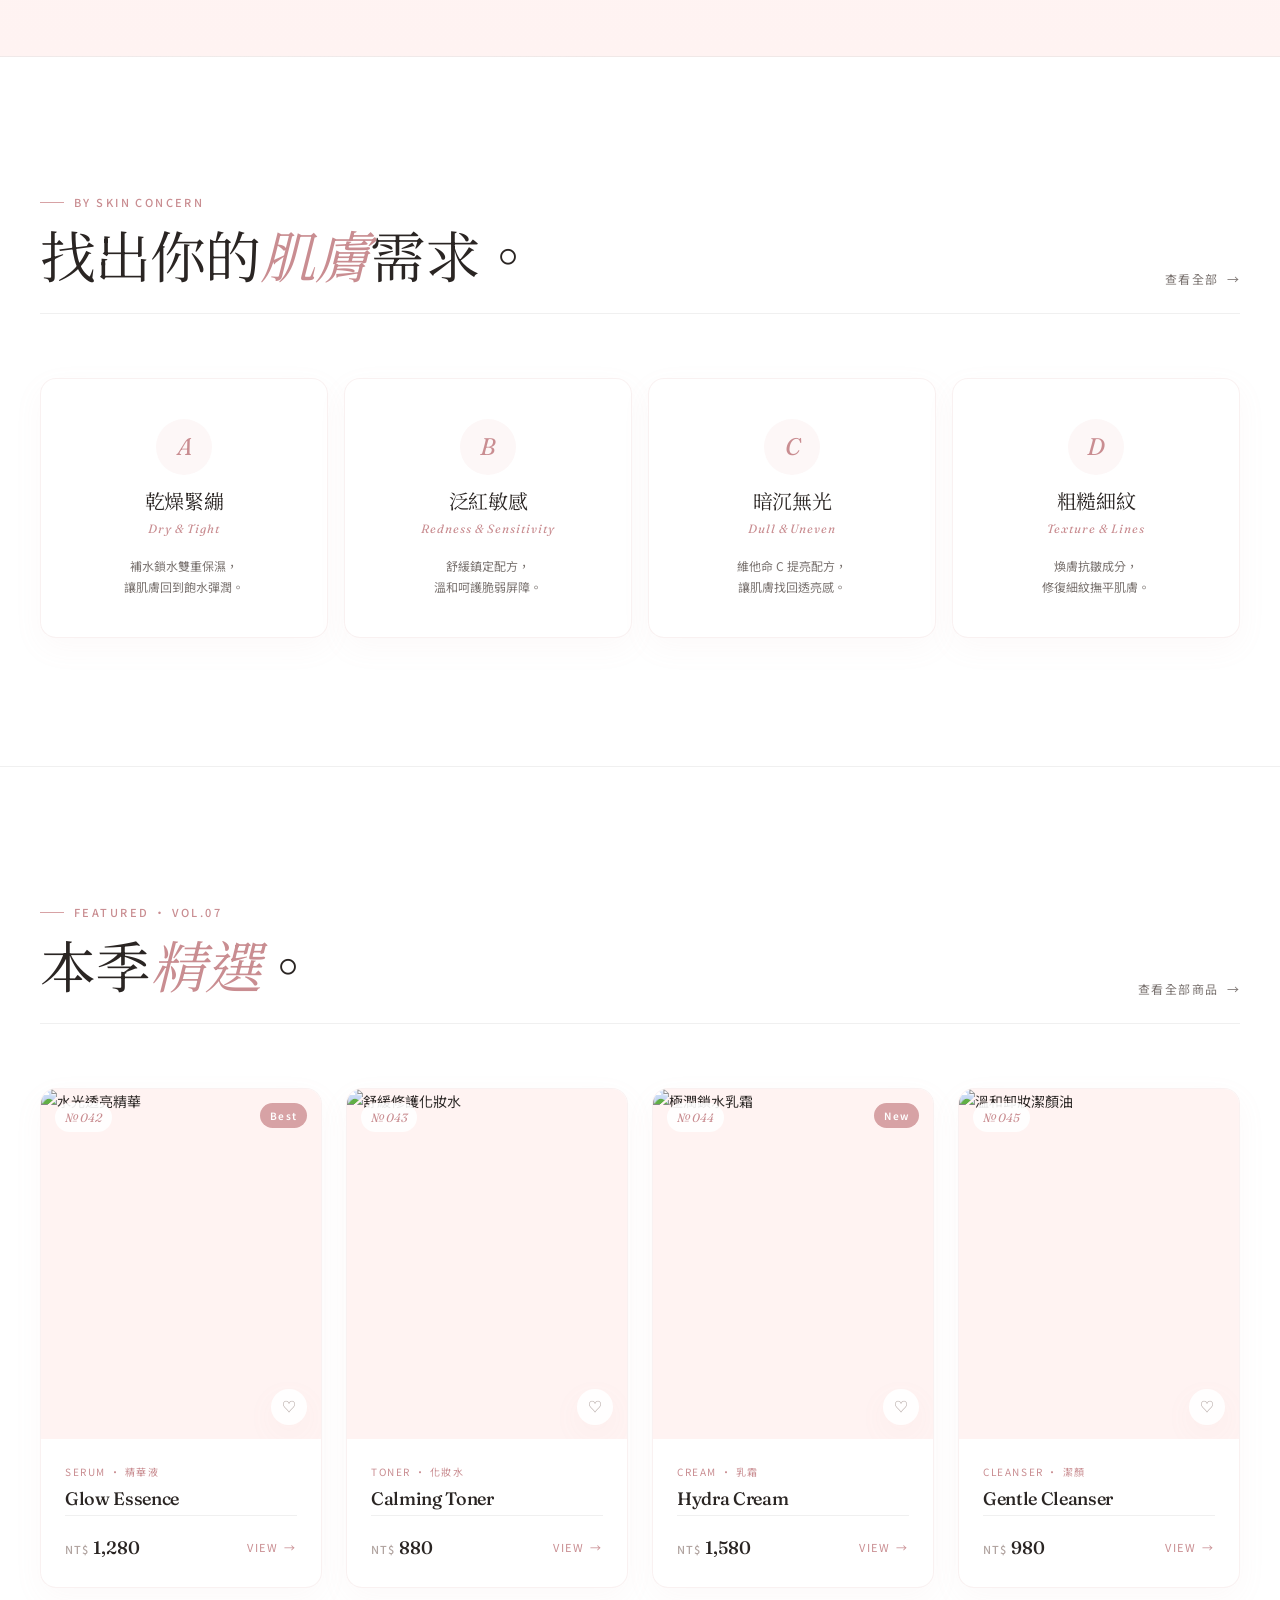
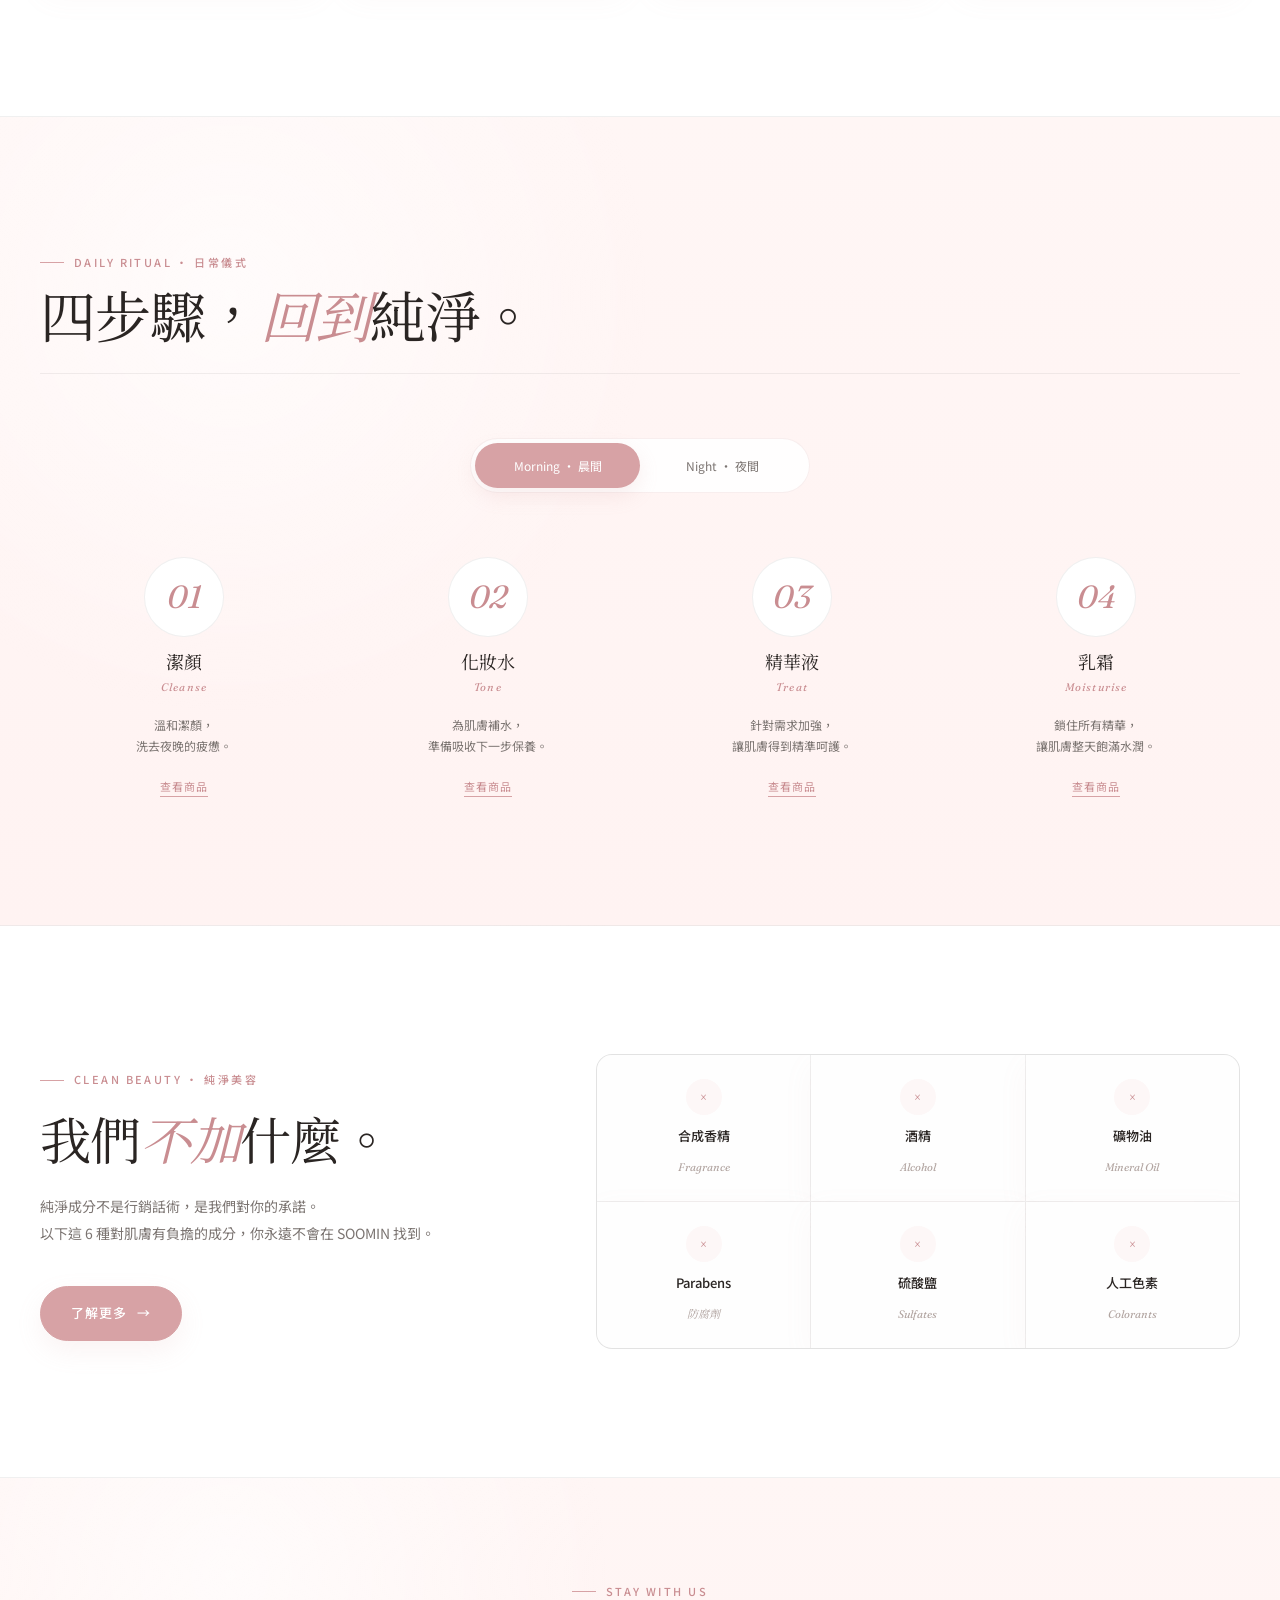
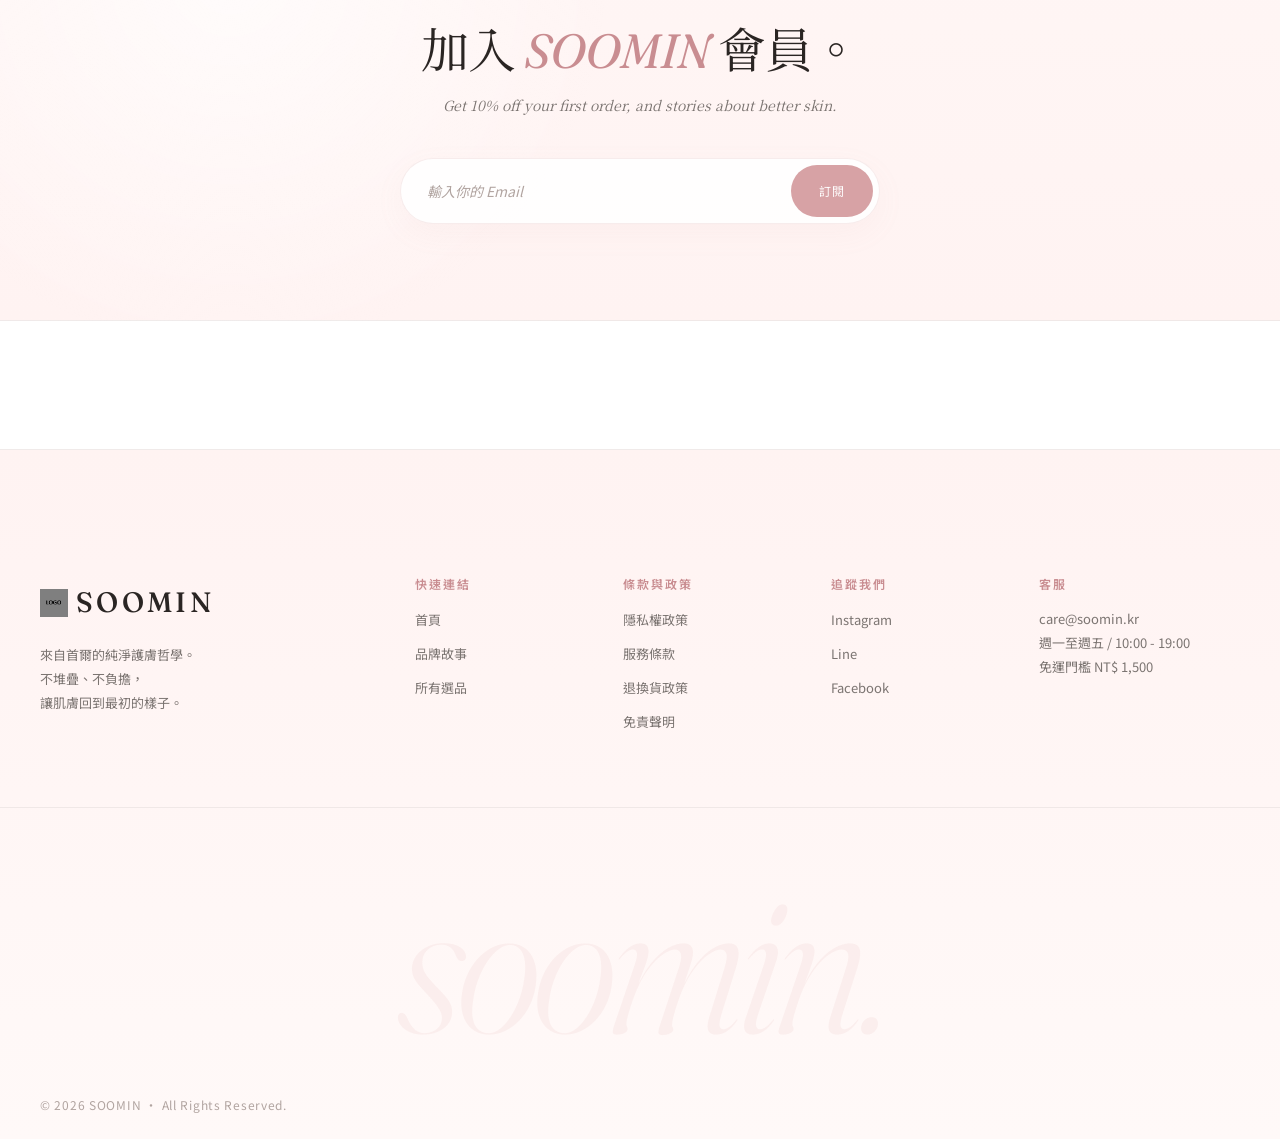
==== commit ab61842e: "first commit" ====
--- a/index/index.html
+++ b/index/index.html
@@ -17,7 +17,7 @@
     <div class="header-container">
       <a href="../index/index.html" class="logo">
         <img src="../assets/logo/logo.png" alt="SOOMIN">
-        <span>SOOMIN</span> 
+        <span>SOOMIN</span> <!-- 品牌名稱 -->
       </a>
 
       <button class="menu-toggle" id="menuToggle" aria-label="開啟選單" aria-expanded="false">
@@ -211,13 +211,6 @@
         <div class="product-card-body">
           <span class="product-card-tag">Serum · 精華液</span>
           <h3 class="product-card-name">Glow Essence</h3>
-          <p class="product-card-name-zh">水光透亮精華</p>
-          <div class="product-card-meta">
-            <span class="product-card-rating">
-              ★★★★★ <span class="num">4.9</span>
-            </span>
-            <span class="product-card-volume">30ml</span>
-          </div>
           <div class="product-card-footer">
             <span class="product-card-price">
               <span class="currency">NT$</span>1,280
@@ -236,13 +229,6 @@
         <div class="product-card-body">
           <span class="product-card-tag">Toner · 化妝水</span>
           <h3 class="product-card-name">Calming Toner</h3>
-          <p class="product-card-name-zh">舒緩修護化妝水</p>
-          <div class="product-card-meta">
-            <span class="product-card-rating">
-              ★★★★★ <span class="num">4.8</span>
-            </span>
-            <span class="product-card-volume">150ml</span>
-          </div>
           <div class="product-card-footer">
             <span class="product-card-price">
               <span class="currency">NT$</span>880
@@ -262,13 +248,6 @@
         <div class="product-card-body">
           <span class="product-card-tag">Cream · 乳霜</span>
           <h3 class="product-card-name">Hydra Cream</h3>
-          <p class="product-card-name-zh">極潤鎖水乳霜</p>
-          <div class="product-card-meta">
-            <span class="product-card-rating">
-              ★★★★★ <span class="num">4.9</span>
-            </span>
-            <span class="product-card-volume">50ml</span>
-          </div>
           <div class="product-card-footer">
             <span class="product-card-price">
               <span class="currency">NT$</span>1,580
@@ -287,13 +266,6 @@
         <div class="product-card-body">
           <span class="product-card-tag">Cleanser · 潔顏</span>
           <h3 class="product-card-name">Gentle Cleanser</h3>
-          <p class="product-card-name-zh">溫和卸妝潔顏油</p>
-          <div class="product-card-meta">
-            <span class="product-card-rating">
-              ★★★★★ <span class="num">4.7</span>
-            </span>
-            <span class="product-card-volume">200ml</span>
-          </div>
           <div class="product-card-footer">
             <span class="product-card-price">
               <span class="currency">NT$</span>980
@@ -427,7 +399,7 @@
       <div class="footer-brand">
         <a href="../index/index.html" class="logo">
           <img src="../assets/logo/logo02.png" alt="SOOMIN">
-          <span>SOOMIN</span>
+          <span>SOOMIN</span> <!-- 品牌名稱 -->
         </a>
         <p>
           來自首爾的純淨護膚哲學。<br>
@@ -472,7 +444,7 @@
       </div>
     </div>
 
-    <div class="footer-big-text">soomin.</div>
+    <div class="footer-big-text">soomin.</div><!-- 浮水印可自行編輯-->
 
     <div class="footer-bottom">
       <p>© 2026 SOOMIN · All Rights Reserved.</p>
@@ -519,5 +491,6 @@
       });
     });
   </script>
+  <script src="../assets/js/theme-switcher.js"></script>
 </body>
 </html>
--- a/css/base.css
+++ b/css/base.css
@@ -423,3 +423,9 @@
   .footer-top-container { grid-template-columns: 1fr; }
   .footer-brand { grid-column: auto; }
 }
+
+/* SOOMIN Theme Patch — Ice Mist */
+:root[data-theme="ice"]{--color-white:#fff;--color-cream-light:#FCFDFF;--color-cream:#F8FAFD;--color-cream-warm:#F1F4FA;--color-rose-pale:#E9EDF7;--color-blush:#DCE4F2;--color-divider:#DDE3EC;--color-divider-soft:rgba(117,134,164,.14);--color-deep:#283449;--color-warm-gray:#667286;--color-mute:#9DA8B9;--color-faint:rgba(40,52,73,.32);--color-pink:#8D99C9;--color-pink-deep:#6E7DB6;--color-pink-soft:#E0E5F6;--color-gold:#A6B5D6;--bg-page:#fff;--bg-soft:#F8FAFD;--bg-warm:#F1F4FA;--bg-rose:#F5F7FC;--bg-surface:#fff;--accent:#8D99C9;--accent-hover:#6E7DB6;--accent-soft:#E0E5F6;--border-line:rgba(83,101,132,.10);--text-primary:#283449;--text-secondary:#667286;--text-tertiary:#9DA8B9;--text-inverse:#fff;--shadow-soft:0 10px 30px rgba(91,108,145,.07);--shadow-card:0 18px 50px rgba(91,108,145,.10);--shadow-hover:0 22px 58px rgba(91,108,145,.16)}
+:root[data-theme="ice"] body{background:#fff}:root[data-theme="ice"] .header{background:rgba(247,249,253,.92);border-bottom-color:rgba(117,134,164,.16)}:root[data-theme="ice"] .nav-dropdown-menu{background:rgba(255,255,255,.98);border-color:rgba(117,134,164,.18)}:root[data-theme="ice"] .mobile-drawer{background:#F8FAFD}:root[data-theme="ice"] .cart-count{background:var(--accent);color:#fff}
+.theme-switcher{position:fixed;right:18px;bottom:18px;z-index:100000;display:flex;gap:4px;padding:4px;border:1px solid rgba(211,154,156,.22);border-radius:999px;background:rgba(255,253,251,.94);box-shadow:var(--shadow-card);backdrop-filter:blur(12px)}:root[data-theme="ice"] .theme-switcher{border-color:rgba(117,134,164,.24);background:rgba(248,250,253,.95)}.theme-switcher button{min-width:52px;padding:8px 11px;border:0;border-radius:999px;background:transparent;color:var(--text-secondary);font-family:var(--font-sans);font-size:10px;font-weight:600;letter-spacing:.08em}.theme-switcher button.is-active{background:var(--accent);color:var(--text-inverse)}@media(max-width:768px){.theme-switcher{right:12px;bottom:12px}.theme-switcher button{min-width:46px;padding:7px 9px;font-size:9px}}
+
--- a/css/index.css
+++ b/css/index.css
@@ -9,7 +9,7 @@
   border-bottom: 1px solid var(--border-line);
 }
 .hero::before {
-  content: "soomin";
+  content: "soomin";/* 首頁景浮水印文字，可自由修改 */
   position: absolute;
   bottom: -42px;
   left: -24px;
